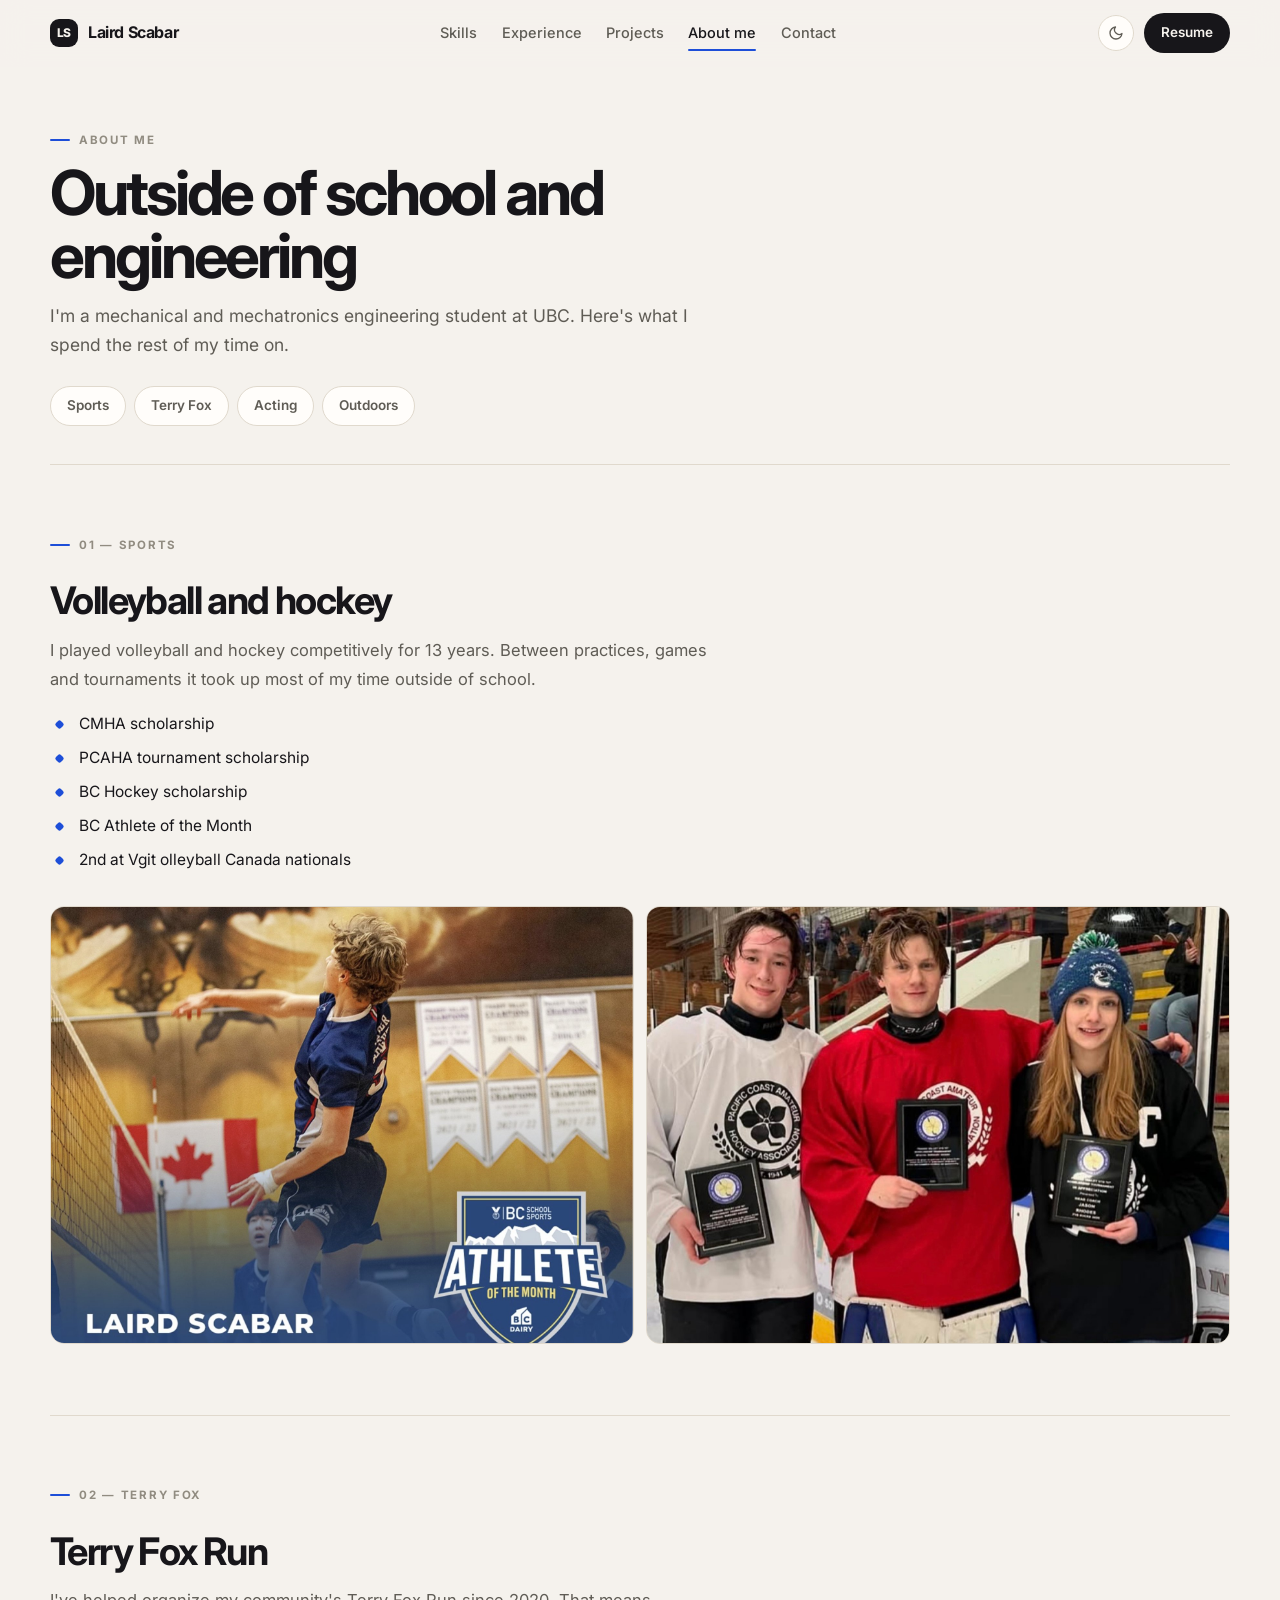
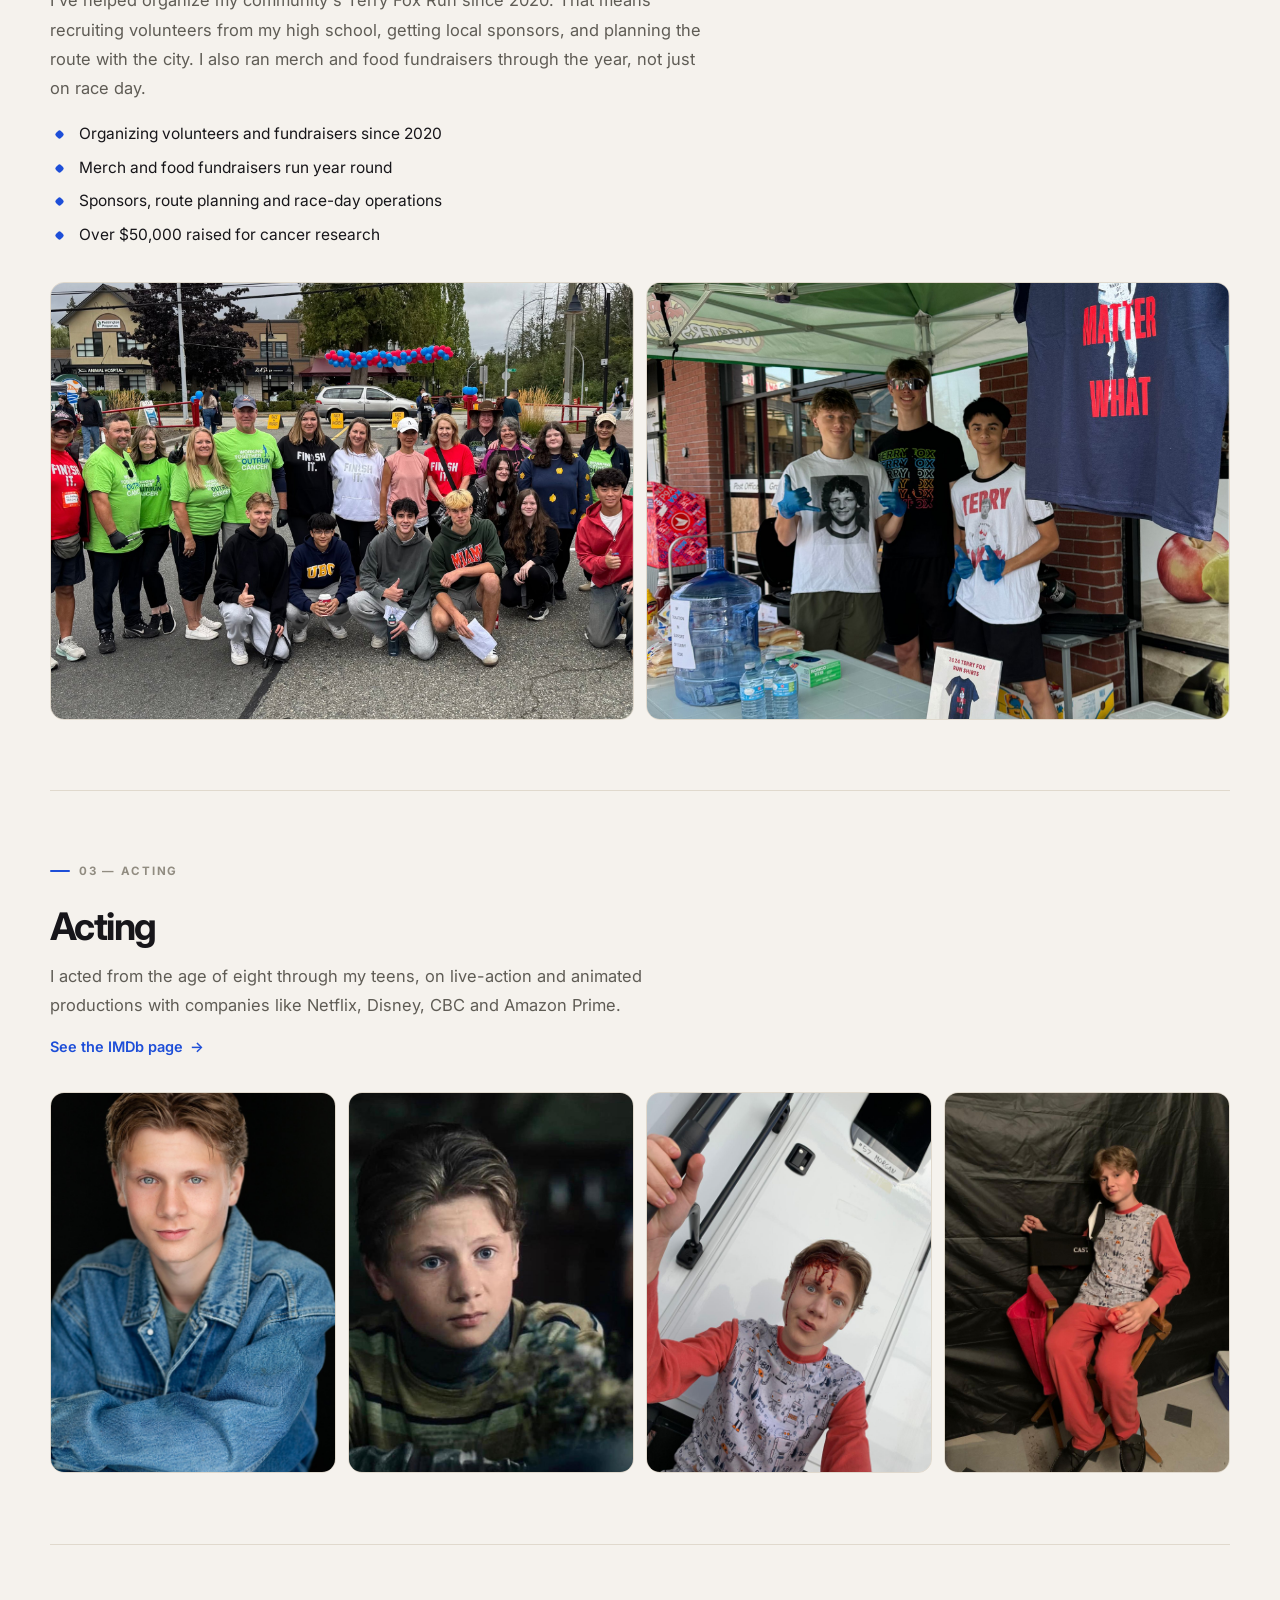
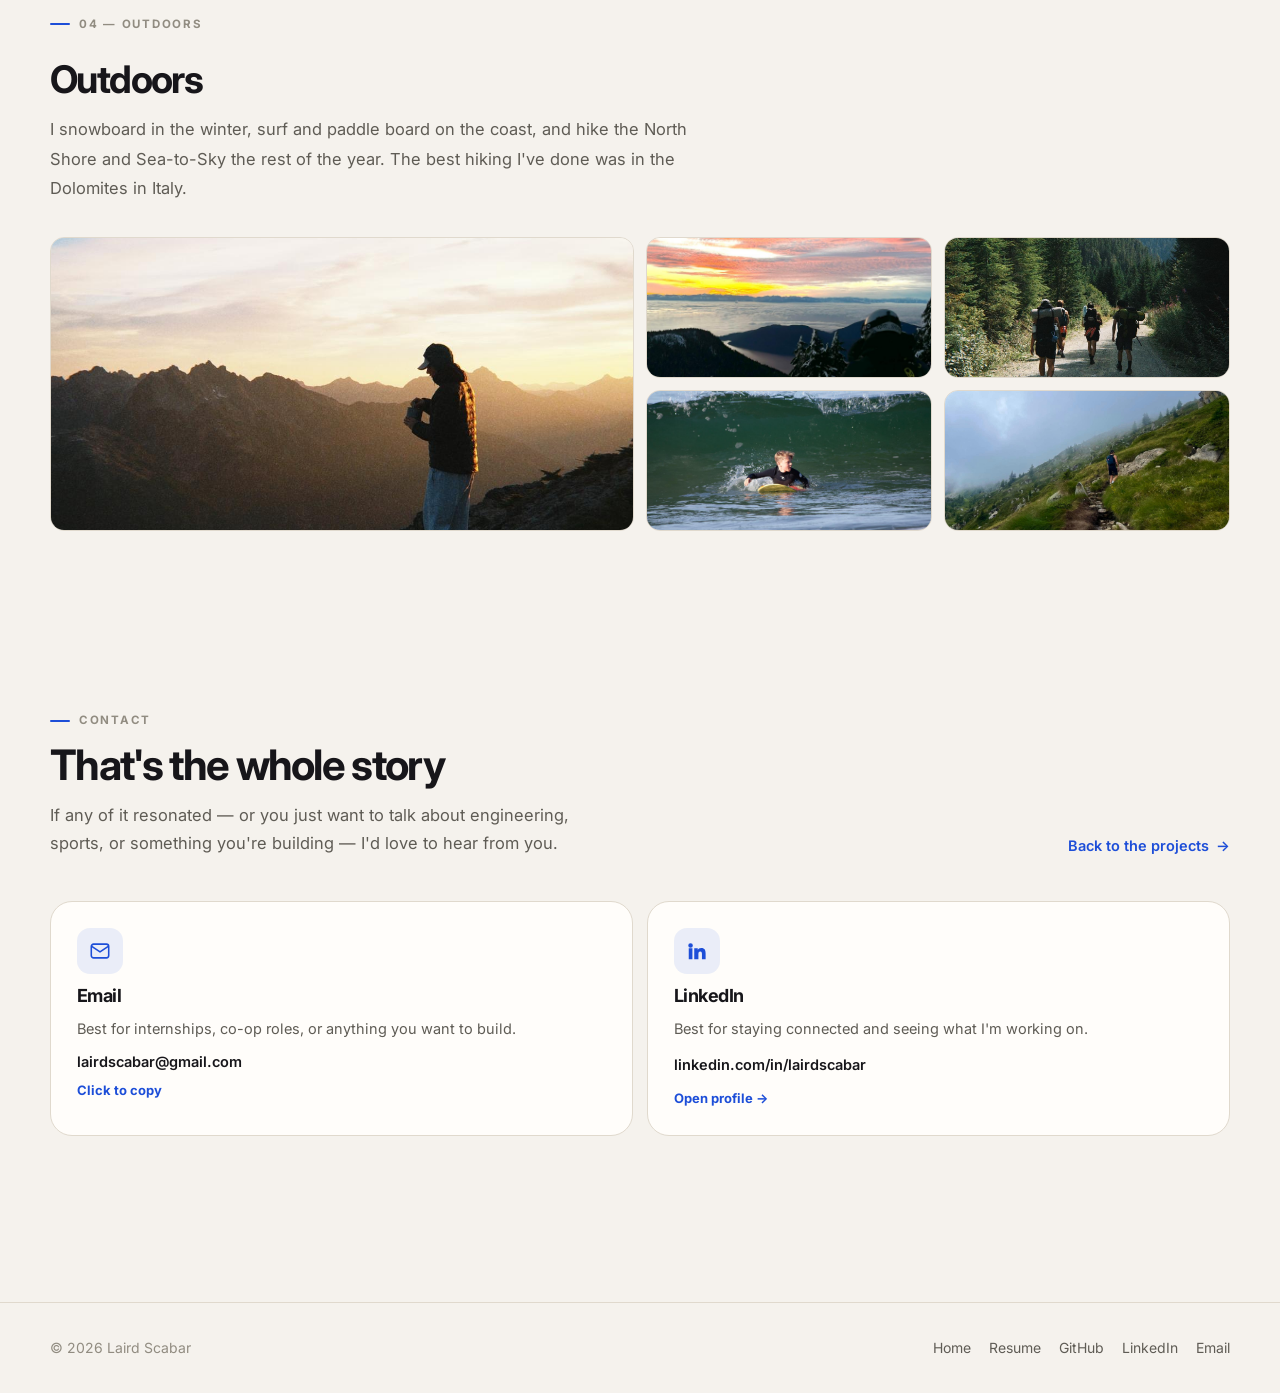
==== about.html @ 23cb7752 "photo and text changes" ====
<!doctype html>
<html lang="en">
  <head>
    <meta charset="UTF-8" />
    <meta name="viewport" content="width=device-width, initial-scale=1.0" />
    <title>About me — Laird Scabar</title>
    <meta
      name="description"
      content="Sport, the Terry Fox Run, small businesses, ten years on film sets, travelling, and the outdoors — the longer version of Laird Scabar."
    />
    <link rel="stylesheet" href="format1.css" />
    <link rel="preconnect" href="https://fonts.googleapis.com" />
    <link rel="preconnect" href="https://fonts.gstatic.com" crossorigin />
    <link
      href="https://fonts.googleapis.com/css2?family=Inter:wght@400;500;600;700;800&display=swap"
      rel="stylesheet"
    />
    <script>
      document.documentElement.classList.add("js");
      if (localStorage.getItem("theme") === "dark") {
        document.documentElement.classList.add("pre-dark");
      }
    </script>
  </head>
  <body>
    <header class="topbar" id="topbar">
      <div class="shell topbar-inner">
        <a class="brand" href="index.html">
          <span class="brand-mark">LS</span>
          Laird Scabar
        </a>

        <button class="icon-btn nav-toggle" id="nav-toggle" type="button" aria-label="Toggle navigation" aria-expanded="false">
          <svg viewBox="0 0 24 24" fill="none" stroke="currentColor" stroke-width="2" stroke-linecap="round">
            <line x1="4" y1="7" x2="20" y2="7" /><line x1="4" y1="12" x2="20" y2="12" /><line x1="4" y1="17" x2="20" y2="17" />
          </svg>
        </button>

        <nav class="topnav" id="topnav">
          <a href="index.html#skills">Skills</a>
          <a href="index.html#experience">Experience</a>
          <a href="index.html#projects">Projects</a>
          <a href="about.html" aria-current="page">About me</a>
          <a href="index.html#contact">Contact</a>
        </nav>

        <div class="topbar-actions">
          <button class="icon-btn theme-toggle" id="theme-toggle" type="button" aria-label="Toggle dark mode">
            <svg class="moon" viewBox="0 0 24 24" fill="none" stroke="currentColor" stroke-width="2" stroke-linecap="round" stroke-linejoin="round">
              <path d="M21 12.79A9 9 0 1 1 11.21 3 7 7 0 0 0 21 12.79z" />
            </svg>
            <svg class="sun" viewBox="0 0 24 24" fill="none" stroke="currentColor" stroke-width="2" stroke-linecap="round" stroke-linejoin="round">
              <circle cx="12" cy="12" r="4.5" />
              <path d="M12 2v2M12 20v2M4.9 4.9l1.4 1.4M17.7 17.7l1.4 1.4M2 12h2M20 12h2M4.9 19.1l1.4-1.4M17.7 6.3l1.4-1.4" />
            </svg>
          </button>
          <a class="btn btn--sm" href="assets/LairdsResume.pdf" target="_blank" rel="noopener noreferrer">Resume</a>
        </div>
      </div>
    </header>

    <main class="shell">
      <section class="page-head reveal">
        <span class="eyebrow">About me</span>
        <h1>Outside of school and engineering</h1>
        <p class="section-lede">
          I'm a mechanical and mechatronics engineering student at UBC. Here's
          what I spend the rest of my time on.
        </p>

        <nav class="chapter-nav">
          <a href="#sports">Sports</a>
          <a href="#terryfox">Terry Fox</a>
          <a href="#acting">Acting</a>
          <a href="#outdoors">Outdoors</a>
        </nav>
      </section>

      <!-- ===================== SPORTS ===================== -->
      <section class="life reveal" id="sports">
        <div class="life-head">
          <span class="eyebrow">01 — Sports</span>
          <h2>Volleyball and hockey</h2>
          <p>
            I played volleyball and hockey competitively for 13 years.
            Between practices, games and tournaments it took up most of my time
            outside of school.
          </p>
          <ul class="life-points">
            <li>CMHA scholarship</li>
            <li>PCAHA tournament scholarship</li>
            <li>BC Hockey scholarship</li>
            <li>BC Athlete of the Month</li>
            <li>2nd at Vgit olleyball Canada nationals</li>
          </ul>
        </div>

        <div class="mosaic mosaic--2" data-gallery="sports">
          <div class="photo">
            <img src="assets/sport1-web.jpg" alt="BC School Sports Athlete of the Month, October 2024" loading="lazy" />
          </div>
          <div class="photo">
            <img class="crop-top" src="assets/sport2-web.jpg" alt="PCAHA scholarship award presentation on the ice" loading="lazy" />
          </div>
        </div>
      </section>

      <section class="life reveal" id="terryfox">
        <div class="life-head">
          <span class="eyebrow">02 — Terry Fox</span>
          <h2>Terry Fox Run</h2>
          <p>
            I've helped organize my community's Terry Fox Run since 2020. That
            means recruiting volunteers from my high school, getting local
            sponsors, and planning the route with the city. I also ran merch and
            food fundraisers through the year, not just on race day.
          </p>
          <ul class="life-points">
            <li>Organizing volunteers and fundraisers since 2020</li>
            <li>Merch and food fundraisers run year round</li>
            <li>Sponsors, route planning and race-day operations</li>
            <li>Over $50,000 raised for cancer research</li>
          </ul>
        </div>

        <div class="mosaic mosaic--2" data-gallery="terryfox">
          <div class="photo">
            <img src="assets/terryfox2-web.jpg" alt="The Terry Fox Run volunteer team on race day" loading="lazy" />
          </div>
          <div class="photo">
            <img src="assets/terryfox1-web.jpg" alt="Terry Fox merch and food fundraising booth" loading="lazy" />
          </div>
        </div>
      </section>

      <section class="life reveal" id="acting">
        <div class="life-head">
          <span class="eyebrow">03 — Acting</span>
          <h2>Acting</h2>
          <p>
            I acted from the age of eight through my teens, on live-action and
            animated productions with companies like Netflix, Disney, CBC and
            Amazon Prime.
          </p>
          <a class="text-link" href="https://www.imdb.com/name/nm9478122/" target="_blank" rel="noopener noreferrer">
            See the IMDb page <span class="arrow">→</span>
          </a>
        </div>

        <div class="mosaic mosaic--4" data-gallery="acting">
          <div class="photo">
            <img src="assets/acting4-web.jpg" alt="Acting headshot" loading="lazy" />
          </div>
          <div class="photo">
            <img src="assets/acting3.jpeg" alt="A still from a production" loading="lazy" />
          </div>
          <div class="photo">
            <img src="assets/acting1.jpeg" alt="On set in special-effects makeup" loading="lazy" />
          </div>
          <div class="photo">
            <img src="assets/acting2.jpeg" alt="Waiting in a cast chair between takes" loading="lazy" />
          </div>
        </div>
      </section>

      <section class="life reveal" id="outdoors">
        <div class="life-head">
          <span class="eyebrow">04 — Outdoors</span>
          <h2>Outdoors</h2>
          <p>
            I snowboard in the winter, surf and paddle board on the coast, and
            hike the North Shore and Sea-to-Sky the rest of the year. The best
            hiking I've done was in the Dolomites in Italy.
          </p>
        </div>

        <div class="mosaic" data-gallery="outdoors">
          <div class="photo p-big">
            <img src="assets/hiking1.jpeg" alt="Hiking in the BC mountains" loading="lazy" />
          </div>
          <div class="photo">
            <img src="assets/snowboarding.jpeg" alt="Snowboarding at sunset above the clouds" loading="lazy" />
          </div>
          <div class="photo">
            <img src="assets/hiking2.jpeg" alt="Hiking a forest service road with packs" loading="lazy" />
          </div>
          <div class="photo">
            <img src="assets/surfing1.jpeg" alt="Surfing" loading="lazy" />
          </div>
          <div class="photo">
            <img src="assets/italy.jpeg" alt="Hiking a misty alpine trail in the Dolomites" loading="lazy" />
          </div>
        </div>
      </section>


      <section class="section" id="contact">
        <div class="section-head reveal">
          <div>
            <span class="eyebrow">Contact</span>
            <h2 class="section-title">That's the whole story</h2>
            <p class="section-lede">
              If any of it resonated — or you just want to talk about
              engineering, sports, or something you're building — I'd love to
              hear from you.
            </p>
          </div>
          <a class="text-link" href="index.html#projects">Back to the projects <span class="arrow">→</span></a>
        </div>

        <div class="contact-grid reveal">
          <button class="contact-method" type="button" id="copy-email" data-email="lairdscabar@gmail.com">
            <span class="contact-method-icon">
              <svg viewBox="0 0 24 24" fill="none" stroke="currentColor" stroke-width="1.7" stroke-linecap="round" stroke-linejoin="round">
                <rect x="2.5" y="4.5" width="19" height="15" rx="2.5" /><path d="m3 7 9 6 9-6" />
              </svg>
            </span>
            <h3>Email</h3>
            <p>Best for internships, co-op roles, or anything you want to build.</p>
            <span class="contact-method-detail">lairdscabar@gmail.com</span>
            <span class="contact-method-action" id="copy-state">Click to copy</span>
          </button>

          <a class="contact-method" href="https://linkedin.com/in/lairdscabar" target="_blank" rel="noopener noreferrer">
            <span class="contact-method-icon">
              <svg viewBox="0 0 24 24" fill="currentColor"><path d="M4.98 3.5a2.5 2.5 0 1 1 0 5 2.5 2.5 0 0 1 0-5zM3 9h4v12H3zM9 9h3.8v1.7h.05c.53-1 1.83-2.05 3.77-2.05 4.03 0 4.78 2.65 4.78 6.1V21h-4v-5.4c0-1.29-.02-2.95-1.8-2.95-1.8 0-2.07 1.4-2.07 2.85V21H9z" /></svg>
            </span>
            <h3>LinkedIn</h3>
            <p>Best for staying connected and seeing what I'm working on.</p>
            <span class="contact-method-detail">linkedin.com/in/lairdscabar</span>
            <span class="contact-method-action">Open profile →</span>
          </a>
        </div>
      </section>
    </main>

    <footer class="site-footer">
      <div class="shell footer-inner">
        <span>© 2026 Laird Scabar</span>
        <nav class="footer-links">
          <a href="index.html">Home</a>
          <a href="assets/LairdsResume.pdf" target="_blank" rel="noopener noreferrer">Resume</a>
          <a href="https://github.com/lairdo7" target="_blank" rel="noopener noreferrer">GitHub</a>
          <a href="https://linkedin.com/in/lairdscabar" target="_blank" rel="noopener noreferrer">LinkedIn</a>
          <a href="mailto:lairdscabar@gmail.com">Email</a>
        </nav>
      </div>
    </footer>

    <div class="lightbox" id="lightbox" role="dialog" aria-modal="true" aria-label="Photo viewer">
      <button class="lightbox-close" type="button" data-lightbox-close aria-label="Close">&times;</button>
      <button class="lightbox-nav prev" type="button" data-lightbox-dir="-1" aria-label="Previous photo">←</button>
      <img id="lightbox-img" src="" alt="" />
      <button class="lightbox-nav next" type="button" data-lightbox-dir="1" aria-label="Next photo">→</button>
      <p class="lightbox-caption" id="lightbox-caption"></p>
    </div>

    <script src="script.js"></script>
  </body>
</html>
---- format1.css ----
/* ==========================================================================
   Laird Scabar — portfolio
   ========================================================================== */

:root {
    --bg: #f5f2ed;
    --surface: #fffdfa;
    --surface-2: #ebe6dd;
    --surface-3: #e2dbcf;
    --line: #e0d9cd;
    --line-strong: #cfc6b6;

    --text: #17161a;
    --muted: #5f5c55;
    --faint: #918c81;

    --accent: #1d4ed8;
    --accent-soft: rgba(29, 78, 216, 0.09);
    --accent-2: #0e8a7d;

    --radius-lg: 22px;
    --radius-md: 14px;
    --radius-sm: 10px;
    --radius-pill: 999px;

    --shadow-sm: 0 2px 10px rgba(30, 26, 18, 0.05);
    --shadow: 0 10px 28px rgba(30, 26, 18, 0.08);
    --shadow-lg: 0 24px 54px rgba(30, 26, 18, 0.16);

    --shell-w: min(1180px, 100% - 64px);
    --gap-section: clamp(64px, 8vw, 112px);
    --topbar-h: 66px;

    color-scheme: light;
}

html.pre-dark body,
body.dark-mode {
    --bg: #121214;
    --surface: #1a1a1e;
    --surface-2: #212126;
    --surface-3: #2a2a30;
    --line: #2c2c33;
    --line-strong: #3d3d45;

    --text: #f2f1ee;
    --muted: #a8a6a0;
    --faint: #77746e;

    --accent: #7dafff;
    --accent-soft: rgba(125, 175, 255, 0.13);
    --accent-2: #35c9b8;

    --shadow-sm: 0 2px 10px rgba(0, 0, 0, 0.4);
    --shadow: 0 10px 28px rgba(0, 0, 0, 0.5);
    --shadow-lg: 0 24px 54px rgba(0, 0, 0, 0.6);

    color-scheme: dark;
}

* {
    margin: 0;
    padding: 0;
    box-sizing: border-box;
}

html {
    scroll-behavior: smooth;
    scroll-padding-top: calc(var(--topbar-h) + 24px);
}

body {
    font-family: 'Inter', -apple-system, BlinkMacSystemFont, 'Segoe UI', Roboto, sans-serif;
    background: var(--bg);
    color: var(--text);
    line-height: 1.6;
    -webkit-font-smoothing: antialiased;
    overflow-x: hidden;
}

img { max-width: 100%; }
a { color: inherit; text-decoration: none; }
ul, ol { list-style: none; }

h1, h2, h3, h4 {
    font-weight: 700;
    letter-spacing: -0.035em;
    line-height: 1.1;
}

::selection {
    background: var(--accent);
    color: #fff;
}

.shell {
    width: var(--shell-w);
    margin-inline: auto;
}

/* ==========================================================================
   Top bar
   ========================================================================== */

.topbar {
    position: sticky;
    top: 0;
    z-index: 400;
    background: color-mix(in srgb, var(--bg) 86%, transparent);
    backdrop-filter: blur(14px);
    -webkit-backdrop-filter: blur(14px);
    border-bottom: 1px solid transparent;
    transition: border-color 0.2s ease;
}

.topbar.is-stuck {
    border-bottom-color: var(--line);
}

.topbar-inner {
    min-height: var(--topbar-h);
    display: flex;
    align-items: center;
    gap: 20px;
}

.brand {
    display: inline-flex;
    align-items: center;
    gap: 10px;
    font-size: 16px;
    font-weight: 700;
    letter-spacing: -0.025em;
    white-space: nowrap;
}

.brand-mark {
    width: 28px;
    height: 28px;
    display: grid;
    place-items: center;
    border-radius: 9px;
    background: var(--text);
    color: var(--bg);
    font-size: 12px;
    font-weight: 800;
    letter-spacing: -0.04em;
}

.topnav {
    display: flex;
    align-items: center;
    gap: clamp(14px, 1.9vw, 28px);
    margin-inline: auto;
}

.topnav a {
    position: relative;
    color: var(--muted);
    font-size: 14.5px;
    font-weight: 500;
    padding: 3px 0;
    transition: color 0.18s ease;
}

.topnav a::after {
    content: "";
    position: absolute;
    left: 0;
    right: 0;
    bottom: -3px;
    height: 2px;
    border-radius: 2px;
    background: var(--accent);
    transform: scaleX(0);
    transform-origin: left;
    transition: transform 0.22s ease;
}

.topnav a:hover,
.topnav a.is-active,
.topnav a[aria-current="page"] {
    color: var(--text);
}

.topnav a:hover::after,
.topnav a.is-active::after,
.topnav a[aria-current="page"]::after {
    transform: scaleX(1);
}

.topbar-actions {
    display: flex;
    align-items: center;
    gap: 10px;
}

.icon-btn {
    width: 36px;
    height: 36px;
    display: grid;
    place-items: center;
    border-radius: var(--radius-pill);
    border: 1px solid var(--line);
    background: var(--surface);
    color: var(--muted);
    cursor: pointer;
    transition: color 0.18s ease, border-color 0.18s ease;
}

.icon-btn:hover {
    color: var(--text);
    border-color: var(--line-strong);
}

.icon-btn svg { width: 16px; height: 16px; }

.theme-toggle .sun { display: none; }
body.dark-mode .theme-toggle .sun { display: block; }
body.dark-mode .theme-toggle .moon { display: none; }

.nav-toggle { display: none; }

/* ==========================================================================
   Buttons
   ========================================================================== */

.btn {
    display: inline-flex;
    align-items: center;
    gap: 8px;
    padding: 11px 22px;
    border-radius: var(--radius-pill);
    border: 1px solid transparent;
    background: var(--text);
    color: var(--bg);
    font-family: inherit;
    font-size: 14.5px;
    font-weight: 600;
    cursor: pointer;
    white-space: nowrap;
    transition: transform 0.18s ease, box-shadow 0.18s ease;
}

.btn:hover {
    transform: translateY(-2px);
    box-shadow: var(--shadow);
}

.btn--ghost {
    background: var(--surface);
    color: var(--text);
    border-color: var(--line-strong);
}

.btn--sm { padding: 8px 16px; font-size: 13.5px; }

.arrow { transition: transform 0.18s ease; }
.btn:hover .arrow, .text-link:hover .arrow { transform: translateX(3px); }

.text-link {
    display: inline-flex;
    align-items: center;
    gap: 7px;
    color: var(--accent);
    font-size: 14.5px;
    font-weight: 600;
}

.text-link:hover { text-decoration: underline; text-underline-offset: 3px; }

.inline-link {
    color: var(--text);
    text-decoration: underline;
    text-decoration-color: var(--line-strong);
    text-underline-offset: 3px;
}

.inline-link:hover { text-decoration-color: var(--accent); }

/* Organisation name with its logo sitting inline in a sentence. Deliberately
   normal inline flow, not inline-flex: a flex box baselines off its first item
   (the image's bottom edge), which lifts the whole thing above the line. Here
   the text keeps the paragraph baseline and only the mark is nudged. nowrap
   keeps the two from splitting across a line break. */
.inline-org {
    white-space: nowrap;
    color: var(--text);
    font-weight: 600;
    text-decoration: none;
}

.inline-org img {
    width: 1.15em;
    height: 1.15em;
    margin-right: 6px;
    border-radius: 4px;
    object-fit: contain;
    vertical-align: -0.3em;
}

/* Underline the word only — an underline running under the logo looks broken. */
.inline-org span {
    text-decoration: underline;
    text-decoration-color: var(--line-strong);
    text-underline-offset: 3px;
}

.inline-org:hover span { text-decoration-color: var(--accent); }

/* ==========================================================================
   Sections
   ========================================================================== */

.section {
    padding-block: var(--gap-section);
}

.section + .section { padding-top: 0; }

.section-head {
    display: flex;
    align-items: flex-end;
    justify-content: space-between;
    gap: 22px;
    flex-wrap: wrap;
    margin-bottom: clamp(26px, 3.4vw, 44px);
}

.eyebrow {
    display: inline-flex;
    align-items: center;
    gap: 9px;
    font-size: 11.5px;
    font-weight: 700;
    letter-spacing: 0.15em;
    text-transform: uppercase;
    color: var(--faint);
    margin-bottom: 12px;
}

.eyebrow::before {
    content: "";
    width: 20px;
    height: 2px;
    border-radius: 2px;
    background: var(--accent);
}

.section-title {
    font-size: clamp(28px, 3.4vw, 42px);
    letter-spacing: -0.04em;
}

.section-lede {
    margin-top: 13px;
    max-width: 56ch;
    color: var(--muted);
    font-size: 16.5px;
    line-height: 1.7;
}

/* ==========================================================================
   Hero
   ========================================================================== */

.hero {
    display: grid;
    grid-template-columns: minmax(0, 1.15fr) minmax(0, 0.85fr);
    gap: clamp(32px, 5vw, 72px);
    align-items: center;
    padding-block: clamp(44px, 6.5vw, 88px);
}

.hero-location {
    display: inline-flex;
    align-items: center;
    gap: 9px;
    width: fit-content;
    padding: 6px 15px 6px 11px;
    border-radius: var(--radius-pill);
    border: 1px solid var(--line);
    background: var(--surface);
    color: var(--muted);
    font-size: 13px;
    font-weight: 600;
    margin-bottom: 22px;
}

.hero-location .dot {
    width: 7px;
    height: 7px;
    border-radius: 50%;
    background: var(--accent-2);
    box-shadow: 0 0 0 3px color-mix(in srgb, var(--accent-2) 22%, transparent);
}

.hero h1 {
    font-size: clamp(40px, 5.6vw, 66px);
    letter-spacing: -0.05em;
    line-height: 1.02;
    margin-bottom: 22px;
    min-height: 1.05em;
}

.hero-intro {
    max-width: 48ch;
    color: var(--muted);
    font-size: 17px;
    line-height: 1.75;
}

.hero-intro strong { color: var(--text); font-weight: 600; }
.hero-intro + .hero-intro { margin-top: 14px; }

.hero-actions {
    display: flex;
    gap: 12px;
    flex-wrap: wrap;
    margin-top: 30px;
}

/* Hero photo collage — a tall portrait plus three supporting shots, arranged
   so no two neighbouring tiles share an edge length. */
.hero-collage {
    display: grid;
    grid-template-columns: 1.15fr 1fr;
    grid-template-rows: repeat(5, 1fr);
    gap: 12px;
    aspect-ratio: 1 / 1.04;
}

.hero-collage .photo:nth-child(1) { grid-column: 1; grid-row: 1 / 4; }
.hero-collage .photo:nth-child(2) { grid-column: 2; grid-row: 1 / 3; }
.hero-collage .photo:nth-child(3) { grid-column: 2; grid-row: 3 / 6; }
.hero-collage .photo:nth-child(4) { grid-column: 1; grid-row: 4 / 6; }

/* facts bar under the hero */
.facts-bar {
    display: flex;
    flex-wrap: wrap;
    gap: 10px 34px;
    padding: 18px 24px;
    border-radius: var(--radius-md);
    border: 1px solid var(--line);
    background: var(--surface);
}

.facts-bar div {
    display: grid;
    gap: 2px;
}

.facts-bar dt {
    color: var(--faint);
    font-size: 11.5px;
    font-weight: 700;
    letter-spacing: 0.12em;
    text-transform: uppercase;
}

.facts-bar dd {
    font-size: 15px;
    font-weight: 600;
    letter-spacing: -0.02em;
}

/* ==========================================================================
   Currently working on
   ========================================================================== */

.wip {
    display: grid;
    grid-template-columns: minmax(0, 1fr) minmax(0, 1.05fr);
    gap: clamp(26px, 4vw, 52px);
    align-items: center;
    padding: clamp(24px, 3vw, 38px);
    border-radius: var(--radius-lg);
    border: 1px solid var(--line);
    background:
        radial-gradient(120% 140% at 100% 0%, var(--accent-soft), transparent 58%),
        var(--surface);
}

.wip-copy { display: grid; gap: 15px; align-content: start; }

.wip-status {
    display: inline-flex;
    align-items: center;
    gap: 9px;
    width: fit-content;
    padding: 6px 15px 6px 12px;
    border-radius: var(--radius-pill);
    border: 1px solid var(--line);
    background: var(--surface);
    color: var(--muted);
    font-size: 12px;
    font-weight: 700;
    letter-spacing: 0.1em;
    text-transform: uppercase;
}

.pulse {
    position: relative;
    width: 8px;
    height: 8px;
    border-radius: 50%;
    background: var(--accent-2);
    flex: 0 0 8px;
}

.pulse::after {
    content: "";
    position: absolute;
    inset: -4px;
    border-radius: 50%;
    border: 2px solid var(--accent-2);
    animation: pulse-ring 2s ease-out infinite;
}

@keyframes pulse-ring {
    0% { transform: scale(0.6); opacity: 0.9; }
    100% { transform: scale(1.5); opacity: 0; }
}

.wip h2 {
    font-size: clamp(25px, 3vw, 36px);
    letter-spacing: -0.045em;
    line-height: 1.08;
}

.wip p {
    max-width: 46ch;
    color: var(--muted);
    font-size: 16.5px;
    line-height: 1.72;
}

.wip p strong { color: var(--text); font-weight: 600; }

.wip-points { display: grid; gap: 9px; }

/* Padding + absolute marker, NOT grid. A grid <li> blockifies every inline
   child into its own grid item, so any <strong> inside the text gets thrown
   into the 18px marker column and stacks one word per line. */
.wip-points li {
    position: relative;
    padding-left: 29px;
    color: var(--muted);
    font-size: 15.5px;
    line-height: 1.6;
}

.wip-points li::before {
    content: "";
    position: absolute;
    left: 6px;
    top: 8px;
    width: 7px;
    height: 7px;
    border-radius: 2px;
    background: var(--accent-2);
    transform: rotate(45deg);
}

.wip-media { display: grid; gap: 12px; }

.wip-media .carousel-track { background: #14141a; }

.wip-media .carousel-slide {
    aspect-ratio: 4 / 3;
    max-height: none;
    object-fit: cover;
    background: #14141a;
}

/* ==========================================================================
   Skills — logo carousel + certifications
   ========================================================================== */

.skills-layout {
    display: grid;
    gap: clamp(24px, 3vw, 36px);
}

.logos-head {
    display: flex;
    align-items: center;
    justify-content: space-between;
    gap: 16px;
}

.logos-nav {
    display: flex;
    gap: 10px;
}

.logos-arrow {
    width: 44px;
    height: 44px;
    border: 1px solid var(--line);
    border-radius: var(--radius-pill);
    background: var(--surface);
    color: var(--text);
    display: grid;
    place-items: center;
    cursor: pointer;
    transition: background 0.16s ease, transform 0.16s ease;
}

.logos-arrow:hover {
    background: var(--surface-2);
    transform: translateY(-1px);
}

.logos-arrow svg { width: 20px; height: 20px; }

.logos-wrap {
    position: relative;
    overflow: hidden;
}

.logos-wrap::before,
.logos-wrap::after {
    content: "";
    position: absolute;
    top: 0;
    bottom: 0;
    width: clamp(24px, 4vw, 60px);
    pointer-events: none;
    z-index: 2;
}

.logos-wrap::before {
    left: 0;
    background: linear-gradient(to right, var(--bg), transparent);
}

.logos-wrap::after {
    right: 0;
    background: linear-gradient(to left, var(--bg), transparent);
}

/* Native horizontal scroll: JS drives the drift, arrows and touch dragging
   both act on the same scrollLeft. */
.logos-carousel {
    overflow-x: auto;
    overflow-y: hidden;
    scrollbar-width: none;
    -ms-overflow-style: none;
    cursor: grab;
    overscroll-behavior-x: contain;
}

.logos-carousel::-webkit-scrollbar { display: none; }
.logos-carousel:active { cursor: grabbing; }

.logos-track {
    display: flex;
    width: max-content;
    align-items: stretch;
}

/* Two identical groups; each carries its own trailing gap so translating by
   exactly half the track lands on a seamless seam. */
.logos-group {
    display: flex;
    gap: 14px;
    padding-right: 14px;
}

.logo-card {
    flex: 0 0 176px;
    display: grid;
    justify-items: center;
    gap: 13px;
    padding: 18px 16px 18px;
    border-radius: var(--radius-md);
    border: 1px solid var(--line);
    background: var(--surface);
    transition: transform 0.18s ease, border-color 0.18s ease, box-shadow 0.18s ease;
}

.logo-card:hover {
    transform: translateY(-3px);
    border-color: var(--accent);
    box-shadow: var(--shadow-sm);
}

/* A wide badge rather than a square one: real brand assets range from square
   icons (Python) to 8.75:1 wordmarks (SOLIDWORKS), and object-fit contain in a
   rectangle renders both at their natural proportions. */
.logo-badge {
    width: 100%;
    height: 62px;
    padding: 11px 14px;
    border-radius: 12px;
    display: grid;
    place-items: center;
    background: var(--badge-bg, var(--surface-2));
    color: var(--accent);
}

/* Explicit px cap, not a percentage: the badge row is auto-sized by its own
   content, so `max-height: 100%` has nothing definite to resolve against and
   square logos overflow to their full intrinsic width. */
.logo-badge img {
    max-width: 100%;
    max-height: 40px;
    width: auto;
    height: auto;
    object-fit: contain;
    display: block;
}

.logo-badge svg {
    width: 36px;
    height: 36px;
    display: block;
}

.logo-name {
    font-size: 15px;
    font-weight: 600;
    letter-spacing: -0.025em;
    text-align: center;
}

.logo-meta {
    color: var(--faint);
    font-size: 11.5px;
    font-weight: 600;
    letter-spacing: 0.09em;
    text-transform: uppercase;
    text-align: center;
}

/* certifications */
.certs {
    display: grid;
    grid-template-columns: repeat(auto-fit, minmax(260px, 1fr));
    gap: 14px;
}

.cert-card {
    display: grid;
    grid-template-columns: 86px minmax(0, 1fr);
    gap: 18px;
    align-items: center;
    padding: 20px 22px;
    border-radius: var(--radius-md);
    border: 1px solid var(--line);
    background: var(--surface);
}

.cert-card-mark {
    width: 86px;
    height: 86px;
    display: grid;
    place-items: center;
    overflow: hidden;
}

.cert-card-mark img {
    width: 100%;
    height: 100%;
    object-fit: contain;
}

.cert-card strong {
    display: block;
    font-size: 16px;
    font-weight: 700;
    letter-spacing: -0.025em;
}

.cert-card span {
    display: block;
    margin-top: 3px;
    color: var(--muted);
    font-size: 13.5px;
    line-height: 1.45;
}

.cert-link {
    display: inline-flex;
    align-items: center;
    gap: 6px;
    margin-top: 10px;
    padding: 7px 15px;
    border-radius: var(--radius-pill);
    border: 1px solid var(--line-strong);
    background: var(--surface);
    color: var(--text);
    font-size: 13px;
    font-weight: 600;
    white-space: nowrap;
    transition: border-color 0.18s ease, transform 0.18s ease;
}

.cert-link:hover {
    border-color: var(--accent);
    transform: translateY(-1px);
}

/* `.cert-card span` is a descendant selector that would otherwise blockify and
   re-colour the arrow glyph inside this button. */
.cert-link .arrow {
    display: inline;
    margin-top: 0;
    color: inherit;
    font-size: inherit;
}

.cert-link:hover .arrow { transform: translateX(3px); }

/* ==========================================================================
   Education — pulled out of the timeline so it reads at a glance
   ========================================================================== */

.edu-card {
    display: grid;
    grid-template-columns: auto minmax(0, 1fr);
    gap: clamp(18px, 2.4vw, 30px);
    align-items: center;
    margin-bottom: clamp(24px, 3vw, 36px);
    padding: clamp(20px, 2.4vw, 30px);
    border-radius: var(--radius-lg);
    border: 1px solid var(--line);
    background: var(--surface);
}

.edu-crest {
    width: clamp(60px, 7vw, 80px);
    height: clamp(60px, 7vw, 80px);
    display: grid;
    place-items: center;
    border-radius: 16px;
    background: var(--surface-2);
    overflow: hidden;
    transition: transform 0.2s ease;
}

.edu-crest:hover { transform: translateY(-2px); }

.edu-crest img {
    width: 76%;
    height: 76%;
    object-fit: contain;
}

.edu-body { display: grid; gap: 6px; }

.edu-label {
    display: inline-flex;
    align-items: center;
    gap: 9px;
    color: var(--faint);
    font-size: 11.5px;
    font-weight: 700;
    letter-spacing: 0.15em;
    text-transform: uppercase;
}

.edu-label::before {
    content: "";
    width: 18px;
    height: 2px;
    border-radius: 2px;
    background: var(--accent);
}

.edu-body h3 {
    font-size: clamp(20px, 2.3vw, 27px);
    font-weight: 700;
    letter-spacing: -0.035em;
    line-height: 1.15;
}

.edu-school {
    color: var(--text);
    font-size: clamp(15px, 1.1vw, 16.5px);
    font-weight: 600;
    letter-spacing: -0.015em;
}

.edu-school a { text-decoration: underline; text-decoration-color: var(--line-strong); text-underline-offset: 3px; }
.edu-school a:hover { text-decoration-color: var(--accent); }





/* ==========================================================================
   Experience — year timeline
   ========================================================================== */

.timeline {
    display: grid;
    gap: 0;
}

.timeline-row {
    display: grid;
    grid-template-columns: 132px 28px minmax(0, 1fr) auto;
    gap: 20px;
    align-items: start;
    padding: 26px 0;
    border-top: 1px solid var(--line);
}

.timeline-row:last-child { border-bottom: 1px solid var(--line); }

.timeline-when {
    color: var(--faint);
    font-size: 13.5px;
    font-weight: 600;
    letter-spacing: -0.01em;
    padding-top: 2px;
}

.timeline-rail {
    position: relative;
    align-self: stretch;
    display: grid;
    justify-items: center;
}

.timeline-rail::before {
    content: "";
    position: absolute;
    top: 26px;
    bottom: -26px;
    width: 1px;
    background: var(--line);
}

.timeline-row:last-child .timeline-rail::before { display: none; }

.timeline-dot {
    width: 11px;
    height: 11px;
    margin-top: 7px;
    border-radius: 50%;
    background: var(--surface);
    border: 2px solid var(--line-strong);
    z-index: 1;
}

.timeline-row.is-current .timeline-dot {
    background: var(--accent);
    border-color: var(--accent);
}

.timeline-body h3 {
    font-size: 18px;
    font-weight: 700;
    letter-spacing: -0.028em;
    line-height: 1.25;
}

.timeline-org {
    display: inline-flex;
    align-items: center;
    gap: 8px;
    margin-top: 5px;
    color: var(--muted);
    font-size: 14.5px;
    font-weight: 500;
}

.timeline-org img {
    width: 18px;
    height: 18px;
    border-radius: 4px;
    object-fit: contain;
}

.timeline-body p {
    margin-top: 9px;
    max-width: 62ch;
    color: var(--muted);
    font-size: 15px;
    line-height: 1.65;
}

.timeline-tag {
    padding: 5px 13px;
    border-radius: var(--radius-pill);
    border: 1px solid var(--line);
    background: var(--surface);
    color: var(--muted);
    font-size: 12.5px;
    font-weight: 600;
    white-space: nowrap;
}

/* ==========================================================================
   Projects — quiet cards
   ========================================================================== */

.project-grid {
    display: grid;
    grid-template-columns: repeat(auto-fit, minmax(300px, 1fr));
    gap: 16px;
}

.project-card {
    display: grid;
    grid-template-rows: auto 1fr;
    border-radius: var(--radius-lg);
    border: 1px solid var(--line);
    background: var(--surface);
    overflow: hidden;
    transition: transform 0.2s ease, border-color 0.2s ease, box-shadow 0.2s ease;
}

.project-card:hover {
    transform: translateY(-3px);
    border-color: var(--line-strong);
    box-shadow: var(--shadow);
}

.project-card-media {
    aspect-ratio: 16 / 10;
    overflow: hidden;
    background: var(--surface-2);
    border-bottom: 1px solid var(--line);
}

.project-card-media img {
    width: 100%;
    height: 100%;
    object-fit: cover;
    display: block;
    transition: transform 0.45s ease;
}

.project-card:hover .project-card-media img { transform: scale(1.04); }

.project-card-body {
    display: grid;
    gap: 11px;
    align-content: start;
    padding: 22px;
}

.project-card-kicker {
    display: flex;
    align-items: center;
    gap: 9px;
    color: var(--faint);
    font-size: 11.5px;
    font-weight: 700;
    letter-spacing: 0.13em;
    text-transform: uppercase;
}

.project-card h3 {
    font-size: 20px;
    font-weight: 700;
    letter-spacing: -0.03em;
    line-height: 1.2;
}

.project-card p {
    color: var(--muted);
    font-size: 15px;
    line-height: 1.6;
}

.project-card-tags {
    display: flex;
    flex-wrap: wrap;
    gap: 6px;
}

.project-card-tags span {
    padding: 4px 11px;
    border-radius: var(--radius-pill);
    background: var(--surface-2);
    color: var(--muted);
    font-size: 12px;
    font-weight: 600;
}

.project-card-cta {
    display: inline-flex;
    align-items: center;
    gap: 7px;
    margin-top: 3px;
    color: var(--accent);
    font-size: 14px;
    font-weight: 700;
}

.project-card:hover .project-card-cta .arrow { transform: translateX(4px); }

/* ==========================================================================
   Project detail pages
   ========================================================================== */

.back-link {
    display: inline-flex;
    align-items: center;
    gap: 8px;
    margin-bottom: 22px;
    color: var(--muted);
    font-size: 14px;
    font-weight: 600;
}

.back-link:hover { color: var(--text); }

.proj-hero {
    padding-top: clamp(28px, 4vw, 48px);
    padding-bottom: clamp(24px, 3vw, 36px);
}

.proj-hero h1 {
    font-size: clamp(34px, 4.6vw, 56px);
    letter-spacing: -0.048em;
    line-height: 1.03;
    max-width: 18ch;
}

.proj-hero .section-lede { font-size: 17.5px; }

.proj-meta {
    display: flex;
    flex-wrap: wrap;
    gap: 10px 30px;
    margin-top: 26px;
    padding-top: 22px;
    border-top: 1px solid var(--line);
}

.proj-meta div { display: grid; gap: 3px; }

.proj-meta dt {
    color: var(--faint);
    font-size: 11.5px;
    font-weight: 700;
    letter-spacing: 0.12em;
    text-transform: uppercase;
}

.proj-meta dd {
    font-size: 15px;
    font-weight: 600;
    letter-spacing: -0.02em;
}

.proj-layout {
    display: grid;
    grid-template-columns: minmax(0, 1fr) minmax(0, 300px);
    gap: clamp(28px, 4vw, 56px);
    align-items: start;
    padding-bottom: var(--gap-section);
}

.proj-aside {
    position: sticky;
    top: calc(var(--topbar-h) + 24px);
    display: grid;
    gap: 14px;
    padding: 22px;
    border-radius: var(--radius-lg);
    border: 1px solid var(--line);
    background: var(--surface);
}

.proj-aside h2 {
    font-size: 12px;
    font-weight: 700;
    letter-spacing: 0.13em;
    text-transform: uppercase;
    color: var(--faint);
}

.proj-aside-row { display: grid; gap: 4px; }

.proj-aside-row dt {
    color: var(--faint);
    font-size: 12.5px;
    font-weight: 600;
}

.proj-aside-row dd {
    font-size: 15px;
    font-weight: 600;
    letter-spacing: -0.02em;
    line-height: 1.4;
}

.proj-aside .tag-row {
    display: flex;
    flex-wrap: wrap;
    gap: 6px;
}

.proj-aside .tag-row span {
    padding: 4px 11px;
    border-radius: var(--radius-pill);
    background: var(--surface-2);
    color: var(--muted);
    font-size: 12px;
    font-weight: 600;
}

/* ==========================================================================
   Deep dive toggle
   ========================================================================== */

.desc-block { display: grid; gap: 26px; }

.section-kicker {
    color: var(--faint);
    font-size: 12px;
    font-weight: 700;
    letter-spacing: 0.13em;
    text-transform: uppercase;
}

.mode-panel {
    display: flex;
    align-items: center;
    justify-content: space-between;
    gap: 18px;
    flex-wrap: wrap;
    padding: 18px 22px;
    border: 1px solid var(--line);
    border-radius: var(--radius-lg);
    background: var(--surface);
    scroll-margin-top: calc(var(--topbar-h) + 20px);
}

.mode-copy { display: grid; gap: 4px; }

.mode-copy strong {
    font-size: 18px;
    font-weight: 700;
    letter-spacing: -0.028em;
    line-height: 1.2;
}

.mode-copy span {
    color: var(--muted);
    font-size: 14.5px;
    font-weight: 500;
}

.deep-toggle {
    flex: 0 0 auto;
    display: inline-flex;
    align-items: center;
    gap: 13px;
    padding: 0;
    border: 0;
    background: none;
    color: inherit;
    font-family: inherit;
    font-size: 13.5px;
    font-weight: 700;
    cursor: pointer;
}

.toggle-track {
    position: relative;
    width: 66px;
    height: 36px;
    border-radius: var(--radius-pill);
    border: 1px solid var(--line-strong);
    background: var(--surface-2);
    box-shadow: inset 0 1px 2px rgba(0, 0, 0, 0.08);
    transition: background 0.28s ease, border-color 0.28s ease;
}

.toggle-thumb {
    position: absolute;
    left: 3px;
    top: 3px;
    width: 28px;
    height: 28px;
    border-radius: var(--radius-pill);
    background: var(--surface);
    box-shadow: 0 4px 12px rgba(0, 0, 0, 0.2);
    transition: transform 0.42s cubic-bezier(0.22, 1, 0.36, 1);
}

.deep-toggle[aria-pressed="true"] .toggle-track {
    background: var(--accent);
    border-color: var(--accent);
}

.deep-toggle[aria-pressed="true"] .toggle-thumb {
    transform: translateX(30px);
}

/* quick explanation — collapses away when the deep dive opens */
.simple-section {
    display: grid;
    grid-template-columns: minmax(0, 1fr) minmax(0, 0.85fr);
    gap: clamp(24px, 3.5vw, 48px);
    align-items: center;
    max-height: 1400px;
    overflow: hidden;
    transition: max-height 0.7s cubic-bezier(0.22, 1, 0.36, 1),
                opacity 0.34s ease,
                transform 0.42s cubic-bezier(0.22, 1, 0.36, 1);
}

.simple-section.is-collapsed {
    max-height: 0;
    opacity: 0;
    transform: scale(0.99);
    pointer-events: none;
}

/* Pages without a deep dive never collapse this, so drop the clamp that only
   exists to animate the collapse — otherwise long copy would silently clip. */
.simple-section.is-static {
    max-height: none;
    overflow: visible;
}

.simple-copy { display: grid; gap: 16px; align-content: start; }

.simple-copy h2 {
    font-size: clamp(26px, 3vw, 36px);
    letter-spacing: -0.045em;
    line-height: 1.05;
}

.simple-bullets { display: grid; gap: 12px; }

.simple-bullets li {
    position: relative;
    padding-left: 29px;
    color: var(--muted);
    font-size: 16px;
    line-height: 1.65;
}

.simple-bullets li::before {
    content: "";
    position: absolute;
    left: 6px;
    top: 9px;
    width: 7px;
    height: 7px;
    border-radius: 2px;
    background: var(--accent);
    transform: rotate(45deg);
}

.simple-visual {
    overflow: hidden;
    border-radius: var(--radius-lg);
    border: 1px solid var(--line);
    background: var(--surface-2);
    aspect-ratio: 4 / 3;
}

.simple-visual img {
    width: 100%;
    height: 100%;
    object-fit: cover;
    display: block;
}

/* deep dive — hidden until the switch is flipped */
.deep-dive {
    max-height: 0;
    opacity: 0;
    overflow: hidden;
    filter: blur(8px);
    transform: scale(0.99);
    transform-origin: center top;
    pointer-events: none;
    transition: max-height 0.86s cubic-bezier(0.22, 1, 0.36, 1),
                opacity 0.5s ease 0.1s,
                filter 0.5s ease 0.1s,
                transform 0.6s cubic-bezier(0.22, 1, 0.36, 1) 0.1s;
}

.deep-dive.is-open {
    max-height: 9000px;
    opacity: 1;
    filter: none;
    transform: none;
    pointer-events: auto;
}

.dd-head { display: grid; gap: 12px; margin-bottom: clamp(24px, 3vw, 38px); }

.dd-head h2 {
    font-size: clamp(28px, 3.4vw, 42px);
    letter-spacing: -0.05em;
    line-height: 1;
}

.dd-timeline {
    position: relative;
    display: grid;
    gap: clamp(30px, 4vw, 52px);
}

.dd-line {
    position: absolute;
    left: 7px;
    top: 10px;
    bottom: 10px;
    width: 2px;
    border-radius: 2px;
    background: var(--line);
}

.dd-item { position: relative; padding-left: 42px; }

.dd-marker {
    position: absolute;
    left: 0;
    top: 6px;
    width: 16px;
    height: 16px;
    border-radius: 50%;
    background: var(--accent);
    box-shadow: 0 0 0 5px var(--bg);
}

.dd-content {
    display: grid;
    grid-template-columns: minmax(0, 1fr) minmax(0, 0.8fr);
    gap: clamp(20px, 3vw, 40px);
    align-items: start;
}

.dd-content.is-text-only { grid-template-columns: minmax(0, 1fr); }

.dd-copy { display: grid; gap: 13px; align-content: start; }

.dd-copy h3 {
    display: flex;
    align-items: baseline;
    gap: 11px;
    font-size: clamp(20px, 2.1vw, 26px);
    letter-spacing: -0.04em;
    line-height: 1.15;
}

.step-index { flex: 0 0 auto; color: var(--accent); letter-spacing: -0.06em; }

.dd-copy p {
    color: var(--muted);
    font-size: 16px;
    line-height: 1.75;
}

.dd-copy strong { color: var(--text); font-weight: 600; }

.dd-bullets { display: grid; gap: 10px; }

.dd-bullets li {
    position: relative;
    padding-left: 29px;
    color: var(--muted);
    font-size: 15.5px;
    line-height: 1.65;
}

.dd-bullets li::before {
    content: "";
    position: absolute;
    left: 6px;
    top: 9px;
    width: 7px;
    height: 7px;
    border-radius: 2px;
    background: var(--accent);
    transform: rotate(45deg);
}

.dd-media {
    overflow: hidden;
    border-radius: var(--radius-md);
    border: 1px solid var(--line);
    background: var(--surface-2);
    aspect-ratio: 4 / 3;
}

.dd-media img {
    width: 100%;
    height: 100%;
    object-fit: cover;
    display: block;
}

/* ==========================================================================
   Media carousel (project pages)
   ========================================================================== */

.carousel { display: grid; gap: 14px; }

.carousel-track {
    position: relative;
    border-radius: var(--radius-md);
    overflow: hidden;
    background: var(--surface-2);
    border: 1px solid var(--line);
}

.carousel-slide {
    width: 100%;
    height: auto;
    max-height: 480px;
    object-fit: cover;
    display: none;
}

.carousel-slide.active { display: block; }

.carousel-controls {
    display: flex;
    align-items: center;
    justify-content: center;
    gap: 16px;
}

.carousel-btn {
    width: 40px;
    height: 40px;
    border-radius: 50%;
    background: var(--surface);
    border: 1px solid var(--line);
    color: var(--text);
    font-size: 15px;
    cursor: pointer;
    display: grid;
    place-items: center;
    transition: background 0.18s ease, color 0.18s ease;
}

.carousel-btn:hover { background: var(--text); color: var(--bg); }

.slide-counter {
    color: var(--muted);
    font-size: 14px;
    font-variant-numeric: tabular-nums;
}

/* CAD viewer slide */
.cad-slide {
    position: relative;
    height: 460px;
    background: var(--surface-2);
}

.cad-viewer { position: absolute; inset: 0; cursor: grab; }
.cad-viewer:active { cursor: grabbing; }
.cad-viewer canvas { display: block; width: 100%; height: 100%; }

.cad-slide-label,
.cad-hint {
    position: absolute;
    padding: 6px 13px;
    border-radius: var(--radius-pill);
    background: var(--surface);
    border: 1px solid var(--line);
    color: var(--muted);
    font-size: 12px;
    font-weight: 600;
    pointer-events: none;
    z-index: 2;
}

.cad-slide-label { top: 14px; left: 14px; }

.cad-hint {
    bottom: 14px;
    left: 50%;
    transform: translateX(-50%);
    white-space: nowrap;
    transition: opacity 0.5s ease;
}

.cad-viewer.cad-touched .cad-hint { opacity: 0; }

.cad-viewer.cad-loading::after {
    content: "";
    position: absolute;
    top: 50%;
    left: 50%;
    width: 36px;
    height: 36px;
    margin: -18px 0 0 -18px;
    border: 3px solid var(--line);
    border-top-color: var(--accent);
    border-radius: 50%;
    animation: cad-spin 0.8s linear infinite;
}

@keyframes cad-spin { to { transform: rotate(360deg); } }

.cad-message {
    position: absolute;
    top: 50%;
    left: 50%;
    transform: translate(-50%, -50%);
    color: var(--faint);
    font-size: 14px;
}

/* ==========================================================================
   About page — life sections
   ========================================================================== */

.page-head {
    padding-top: clamp(32px, 4.5vw, 56px);
    padding-bottom: clamp(24px, 3vw, 40px);
}

.page-head h1 {
    font-size: clamp(38px, 5.2vw, 62px);
    letter-spacing: -0.05em;
    line-height: 1.02;
    max-width: 17ch;
}

.page-head .section-lede { font-size: 17.5px; max-width: 60ch; }

/* jump chips */
.chapter-nav {
    display: flex;
    flex-wrap: wrap;
    gap: 8px;
    margin-top: 26px;
}

.chapter-nav a {
    padding: 8px 16px;
    border-radius: var(--radius-pill);
    border: 1px solid var(--line);
    background: var(--surface);
    color: var(--muted);
    font-size: 13.5px;
    font-weight: 600;
    transition: border-color 0.18s ease, color 0.18s ease, transform 0.18s ease;
}

.chapter-nav a:hover {
    color: var(--text);
    border-color: var(--accent);
    transform: translateY(-2px);
}

.life {
    padding-block: clamp(44px, 5.5vw, 76px);
    border-top: 1px solid var(--line);
    scroll-margin-top: calc(var(--topbar-h) + 20px);
}

.life-head {
    display: grid;
    gap: 14px;
    max-width: 66ch;
    margin-bottom: clamp(22px, 3vw, 34px);
}

.life-head h2 {
    font-size: clamp(26px, 3.2vw, 38px);
    letter-spacing: -0.042em;
}

.life-head p {
    color: var(--muted);
    font-size: 16.5px;
    line-height: 1.78;
}

.life-head strong { color: var(--text); font-weight: 600; }

.life-points {
    display: grid;
    gap: 9px;
    margin-top: 4px;
}

.life-points li {
    position: relative;
    padding-left: 29px;
    font-size: 15.5px;
    line-height: 1.6;
}

.life-points li::before {
    content: "";
    position: absolute;
    left: 6px;
    top: 9px;
    width: 7px;
    height: 7px;
    border-radius: 2px;
    background: var(--accent);
    transform: rotate(45deg);
}

/* photo mosaic */
.mosaic {
    display: grid;
    grid-template-columns: repeat(4, minmax(0, 1fr));
    grid-auto-rows: clamp(105px, 11vw, 165px);
    gap: 12px;
}

/* Column count matched to the photo count so every row fills evenly — a
   4-column grid holding 2 or 3 photos leaves obvious holes. */
.mosaic--2,
.mosaic--3 {
    grid-auto-rows: auto;
}

.mosaic--2 { grid-template-columns: repeat(2, minmax(0, 1fr)); }
.mosaic--3 { grid-template-columns: repeat(3, minmax(0, 1fr)); }
.mosaic--4 { grid-template-columns: repeat(4, minmax(0, 1fr)); }

.mosaic--2 .photo,
.mosaic--3 .photo { aspect-ratio: 4 / 3; }

/* Four across in portrait — smaller tiles, and the right crop for headshots
   and on-set shots, which are all taller than they are wide. */
.mosaic--4 { grid-auto-rows: auto; }
.mosaic--4 .photo { aspect-ratio: 3 / 4; }

/* Bias the crop upward so faces stay in frame rather than being centred on a
   jacket. */
[data-gallery="acting"] .photo img { object-position: center 30%; }

/* Same idea per-photo: for shots where the subject sits high in the frame, a
   centred crop cuts heads off. */
.photo img.crop-top { object-position: center 22%; }

.photo {
    position: relative;
    overflow: hidden;
    border-radius: var(--radius-md);
    background: var(--surface-2);
    border: 1px solid var(--line);
    cursor: zoom-in;
    transition: transform 0.2s ease, box-shadow 0.2s ease;
}

.photo img {
    width: 100%;
    height: 100%;
    object-fit: cover;
    display: block;
    transition: transform 0.4s ease;
}

.photo:hover {
    transform: translateY(-3px);
    box-shadow: var(--shadow);
    z-index: 2;
}

.photo:hover img { transform: scale(1.05); }



.p-wide { grid-column: span 2; }
.p-tall { grid-row: span 2; }
.p-big  { grid-column: span 2; grid-row: span 2; }

/* ==========================================================================
   Missing photo placeholder
   Renders the filename that still needs to be dropped into /assets instead of
   a broken-image icon. Inert once every photo is in place.
   ========================================================================== */

.img-missing {
    display: grid !important;
    place-items: center;
    cursor: default;
    border: 1px dashed var(--line-strong);
    background: repeating-linear-gradient(
        45deg,
        var(--surface-2),
        var(--surface-2) 10px,
        var(--surface-3) 10px,
        var(--surface-3) 20px
    );
}

.img-missing::after {
    content: "add " attr(data-missing);
    max-width: 90%;
    padding: 5px 10px;
    border-radius: 6px;
    background: var(--surface);
    color: var(--muted);
    font-size: 11px;
    font-weight: 600;
    text-align: center;
    overflow-wrap: anywhere;
}

.img-missing:hover { transform: none; box-shadow: none; }

/* ==========================================================================
   Contact
   ========================================================================== */

.contact-grid {
    display: grid;
    grid-template-columns: repeat(auto-fit, minmax(270px, 1fr));
    gap: 14px;
}

.contact-method {
    display: grid;
    gap: 12px;
    align-content: start;
    padding: 26px;
    border-radius: var(--radius-lg);
    border: 1px solid var(--line);
    background: var(--surface);
    color: inherit;
    text-align: left;
    font-family: inherit;
    cursor: pointer;
    transition: transform 0.2s ease, border-color 0.2s ease, box-shadow 0.2s ease;
}

.contact-method:hover {
    transform: translateY(-3px);
    border-color: var(--accent);
    box-shadow: var(--shadow);
}

.contact-method-icon {
    width: 46px;
    height: 46px;
    display: grid;
    place-items: center;
    border-radius: 13px;
    background: var(--accent-soft);
    color: var(--accent);
}

.contact-method-icon svg { width: 22px; height: 22px; }

.contact-method h3 {
    font-size: 18px;
    font-weight: 700;
    letter-spacing: -0.028em;
}

.contact-method p {
    color: var(--muted);
    font-size: 14.5px;
    line-height: 1.6;
}

.contact-method-detail {
    font-size: 14.5px;
    font-weight: 600;
    word-break: break-word;
}

.contact-method-action {
    color: var(--accent);
    font-size: 13px;
    font-weight: 700;
}

/* ==========================================================================
   Footer
   ========================================================================== */

.site-footer {
    width: 100%;
    border-top: 1px solid var(--line);
    padding-block: 34px;
    margin-top: clamp(36px, 5vw, 64px);
}

.footer-inner {
    display: flex;
    align-items: center;
    justify-content: space-between;
    gap: 18px;
    flex-wrap: wrap;
    color: var(--faint);
    font-size: 14px;
}

.footer-links {
    display: flex;
    gap: 18px;
    flex-wrap: wrap;
}

.footer-links a { color: var(--muted); }
.footer-links a:hover { color: var(--text); }

/* ==========================================================================
   Lightbox
   ========================================================================== */

.lightbox {
    position: fixed;
    inset: 0;
    z-index: 9000;
    display: none;
    align-items: center;
    justify-content: center;
    padding: clamp(16px, 4vw, 48px);
    background: rgba(12, 10, 8, 0.93);
}

.lightbox.is-open { display: flex; }

.lightbox img {
    max-width: 100%;
    max-height: 84vh;
    border-radius: var(--radius-md);
    object-fit: contain;
}

.lightbox-caption {
    position: absolute;
    left: 0;
    right: 0;
    bottom: clamp(16px, 3vw, 30px);
    text-align: center;
    color: rgba(255, 255, 255, 0.86);
    font-size: 14px;
    padding-inline: 20px;
}

.lightbox-close,
.lightbox-nav {
    position: absolute;
    display: grid;
    place-items: center;
    width: 46px;
    height: 46px;
    border-radius: 50%;
    border: 1px solid rgba(255, 255, 255, 0.25);
    background: rgba(255, 255, 255, 0.1);
    color: #fff;
    font-size: 20px;
    font-family: inherit;
    cursor: pointer;
}

.lightbox-close:hover,
.lightbox-nav:hover { background: rgba(255, 255, 255, 0.22); }

.lightbox-close { top: clamp(14px, 3vw, 28px); right: clamp(14px, 3vw, 28px); }
.lightbox-nav.prev { left: clamp(12px, 2.4vw, 28px); }
.lightbox-nav.next { right: clamp(12px, 2.4vw, 28px); }

/* ==========================================================================
   Reveal
   ========================================================================== */

html.js .reveal {
    opacity: 0;
    transform: translateY(20px);
    transition: opacity 0.7s cubic-bezier(0.22, 1, 0.36, 1),
                transform 0.7s cubic-bezier(0.22, 1, 0.36, 1);
    transition-delay: var(--reveal-delay, 0s);
}

html.js .reveal.is-visible { opacity: 1; transform: none; }

/* ==========================================================================
   Responsive
   ========================================================================== */

@media (max-width: 1000px) {
    .hero,
    .proj-layout {
        grid-template-columns: 1fr;
    }

    .hero-collage { max-width: 460px; }
    .proj-aside { position: static; }

    .timeline-row {
        grid-template-columns: 1fr;
        gap: 8px;
    }

    .timeline-rail { display: none; }
    .timeline-tag { justify-self: start; }

}

@media (max-width: 760px) {
    :root {
        --shell-w: min(1180px, 100% - 36px);
        --topbar-h: 60px;
    }

    .nav-toggle {
        display: grid;
        margin-left: auto;
    }

    .topnav {
        position: fixed;
        inset: var(--topbar-h) 0 auto 0;
        margin-inline: 0;
        flex-direction: column;
        align-items: stretch;
        gap: 0;
        padding: 6px 18px 16px;
        background: var(--bg);
        border-bottom: 1px solid var(--line);
        box-shadow: var(--shadow);
        opacity: 0;
        pointer-events: none;
        z-index: 399;
    }

    .topnav.is-open { opacity: 1; pointer-events: auto; }

    .topnav a {
        padding: 13px 0;
        font-size: 16px;
        border-bottom: 1px solid var(--line);
    }

    .topnav a::after { display: none; }

    .mosaic {
        grid-template-columns: repeat(2, minmax(0, 1fr));
        grid-auto-rows: clamp(110px, 30vw, 160px);
    }

    .mosaic--2,
    .mosaic--3,
    .mosaic--4 { grid-template-columns: repeat(2, minmax(0, 1fr)); }

    /* An odd photo count leaves a lone tile on the last row — let it span. */
    .mosaic--3 .photo:last-child:nth-child(odd) { grid-column: span 2; }

    .simple-section,
    .dd-content,
    .wip {
        grid-template-columns: 1fr;
    }

    .facts-bar { gap: 14px 24px; }

    .proj-meta { gap: 14px 24px; }

    .footer-inner {
        flex-direction: column;
        align-items: flex-start;
        gap: 12px;
    }
}

@media (max-width: 460px) {
    .mode-panel { align-items: flex-start; }
    .deep-toggle { width: 100%; justify-content: space-between; }
}

@media (prefers-reduced-motion: reduce) {
    html { scroll-behavior: auto; }

    *, *::before, *::after {
        animation-duration: 0.01ms !important;
        animation-iteration-count: 1 !important;
        transition-duration: 0.01ms !important;
    }

    html.js .reveal { opacity: 1; transform: none; }
}
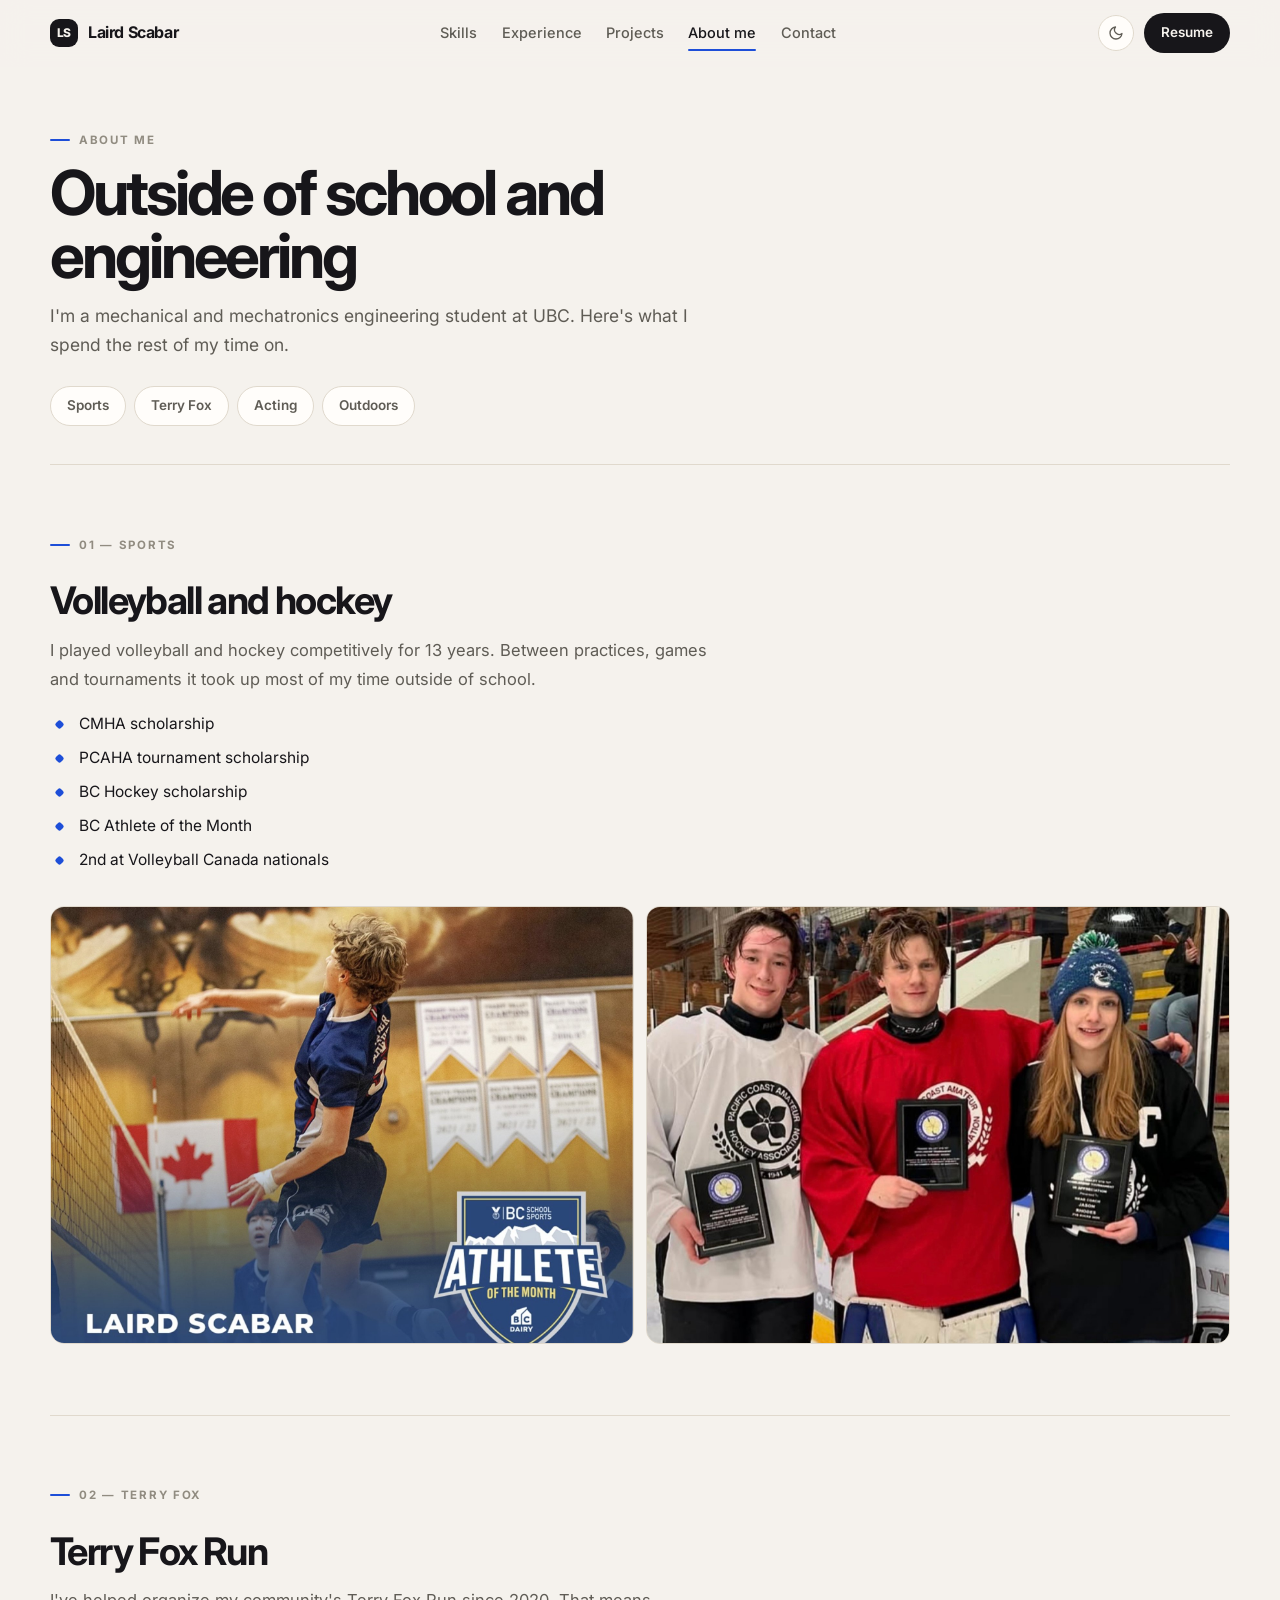
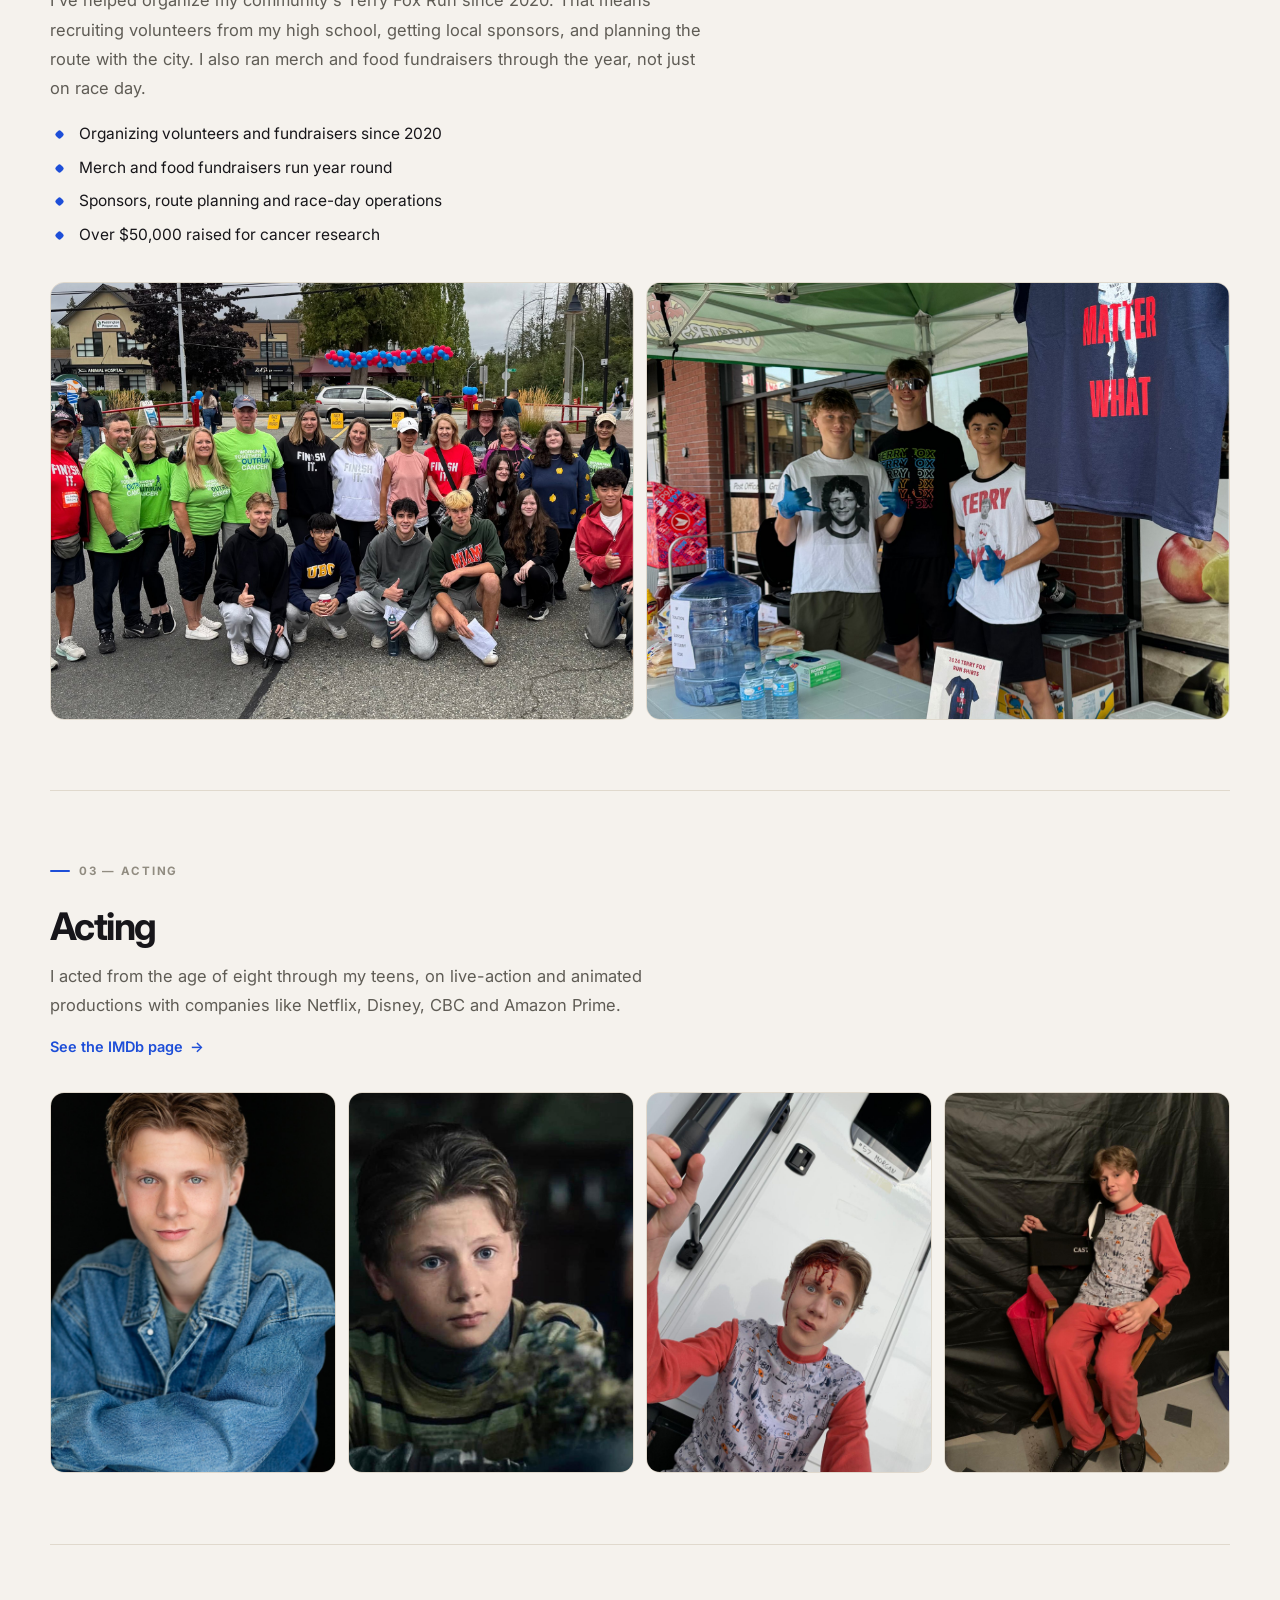
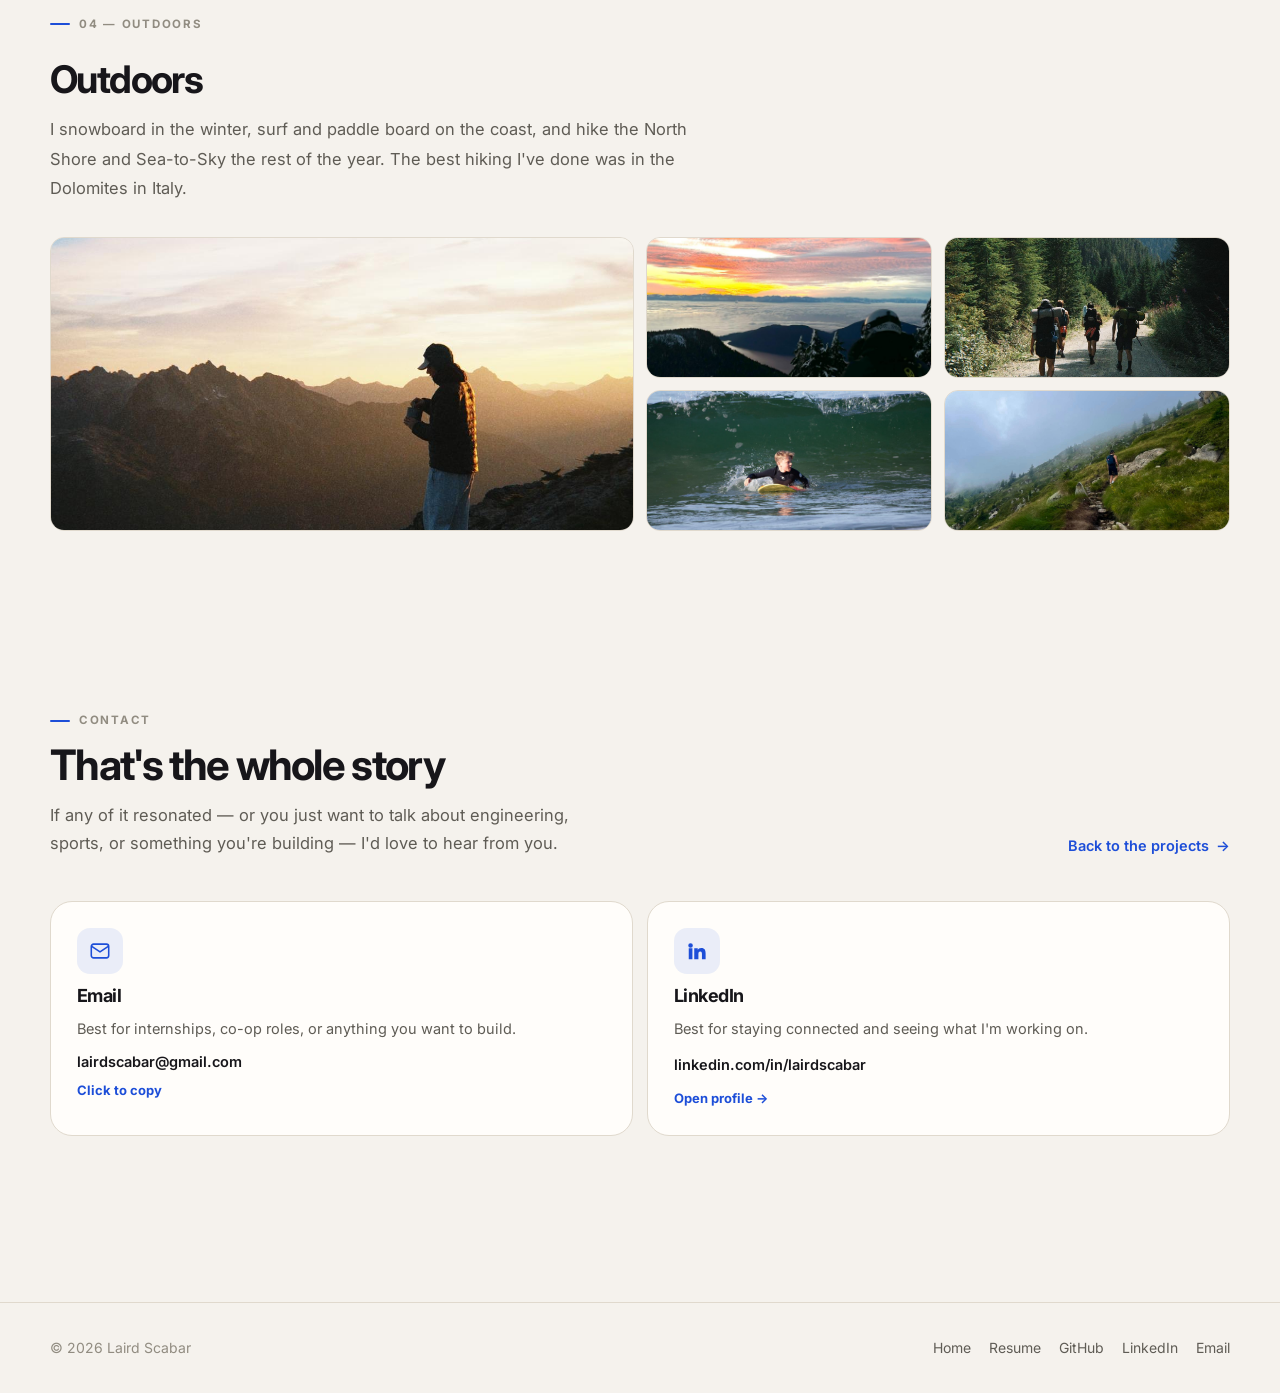
==== commit feccf762: "text changes" ====
--- a/about.html
+++ b/about.html
@@ -91,7 +91,7 @@
             <li>PCAHA tournament scholarship</li>
             <li>BC Hockey scholarship</li>
             <li>BC Athlete of the Month</li>
-            <li>2nd at Vgit olleyball Canada nationals</li>
+            <li>2nd at Volleyball Canada nationals</li>
           </ul>
         </div>
 
--- a/format1.css
+++ b/format1.css
@@ -1737,8 +1737,9 @@
 [data-gallery="acting"] .photo img { object-position: center 30%; }
 
 /* Same idea per-photo: for shots where the subject sits high in the frame, a
-   centred crop cuts heads off. */
-.photo img.crop-top { object-position: center 22%; }
+   centred crop cuts the top off. --crop-y tunes how far up the window sits. */
+.photo img.crop-top,
+.carousel-slide.crop-top { object-position: center var(--crop-y, 22%); }
 
 .photo {
     position: relative;
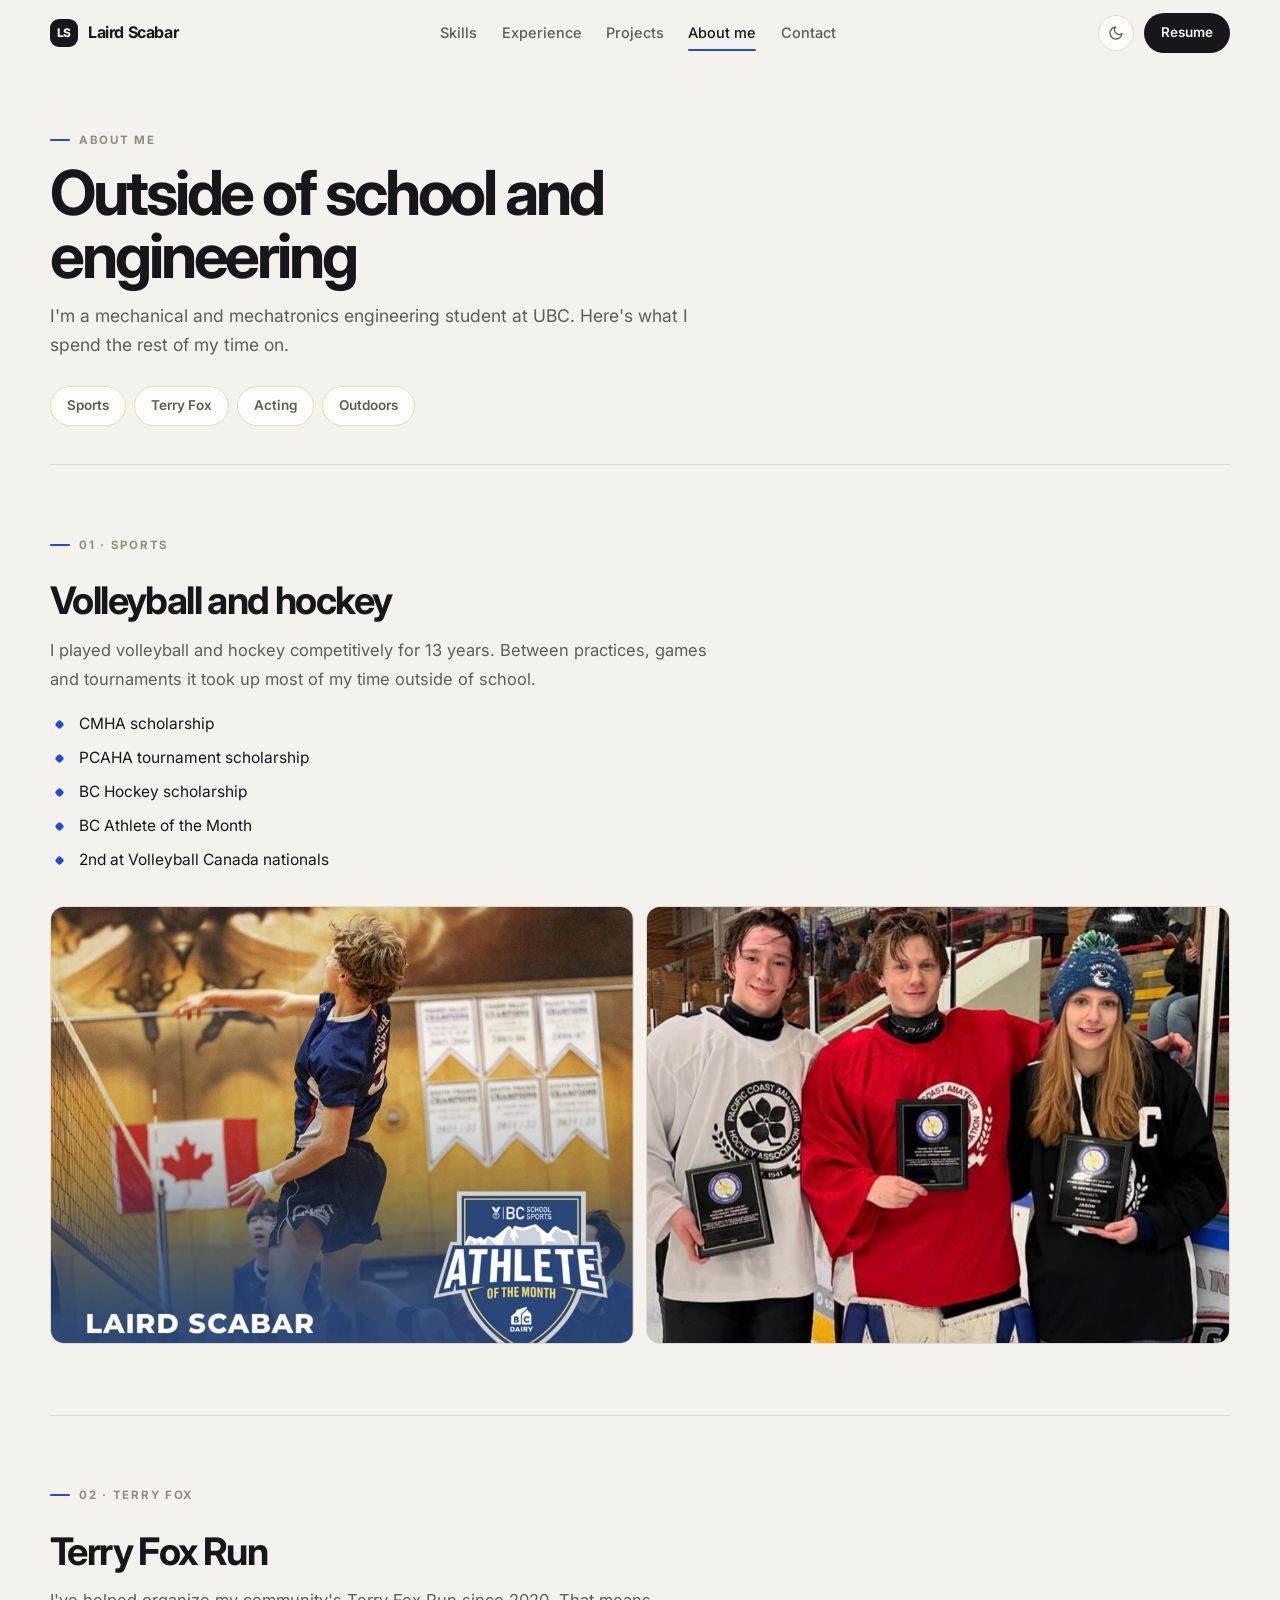
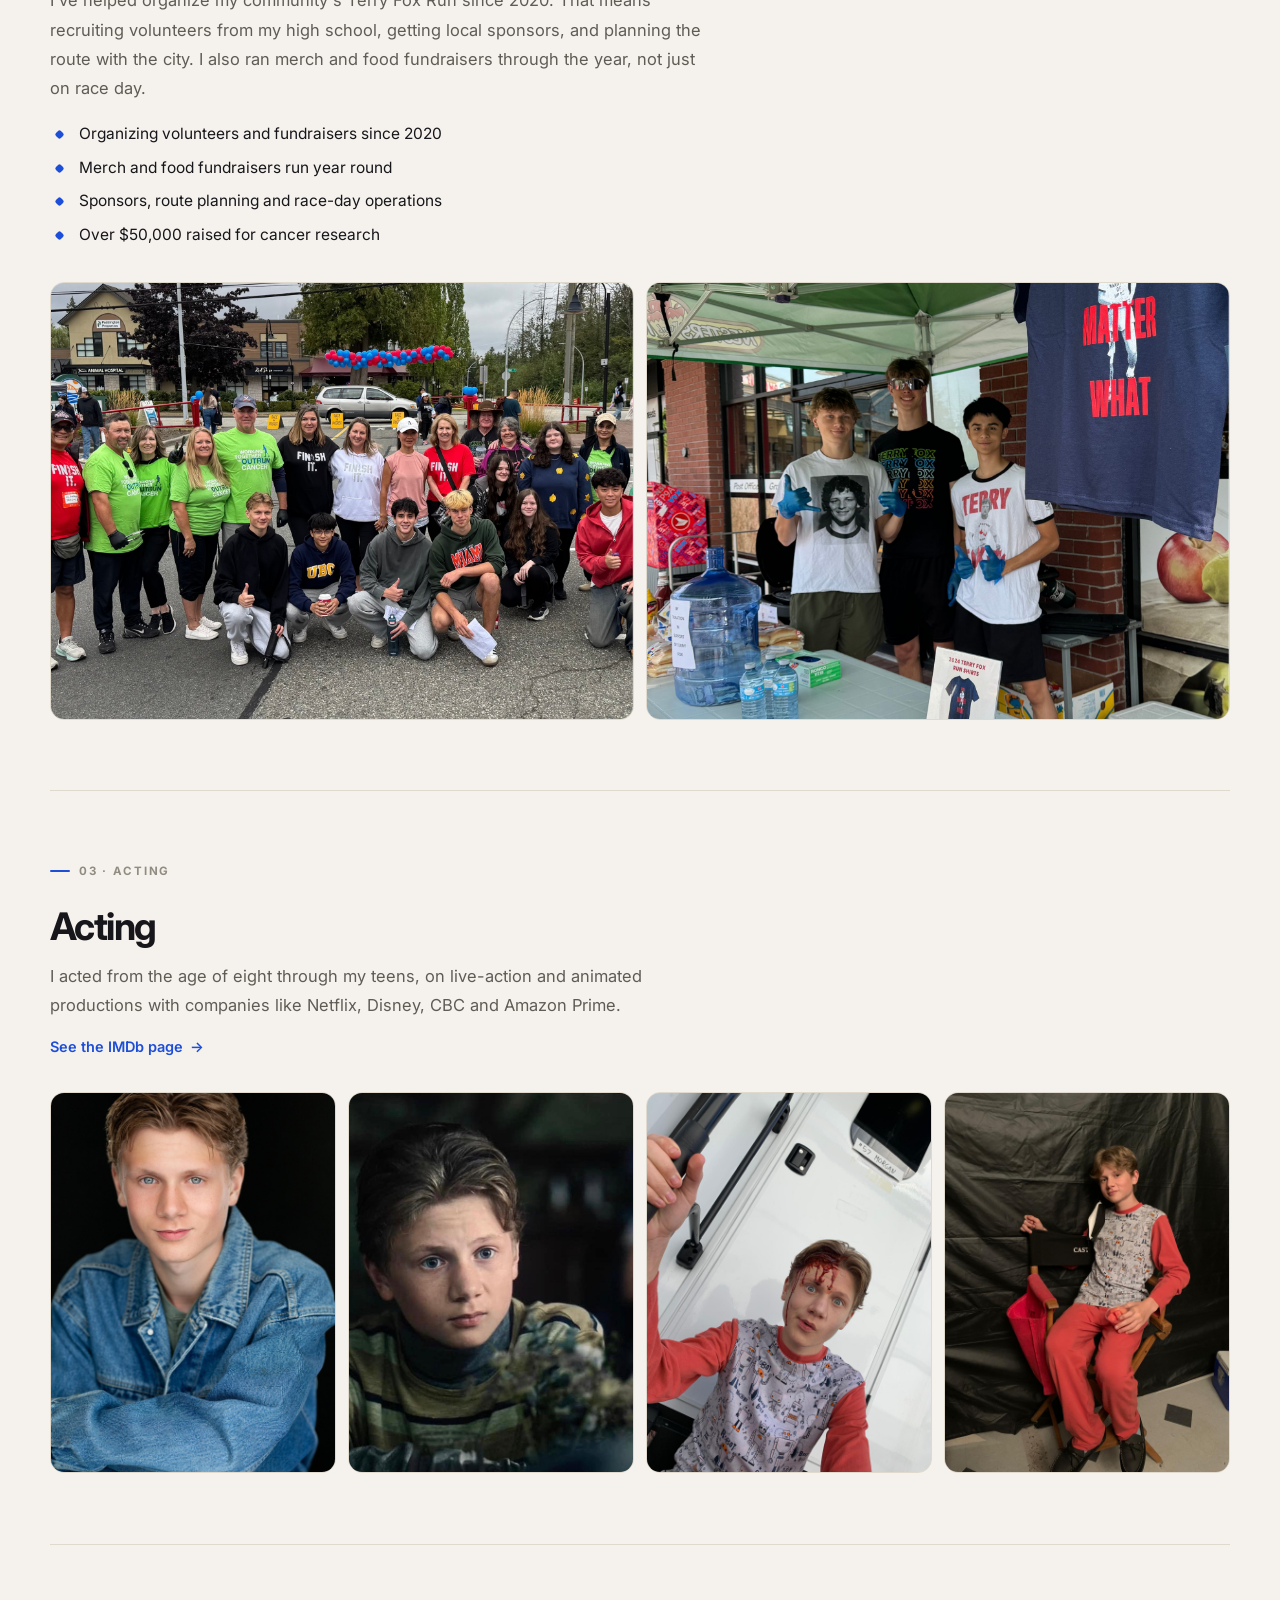
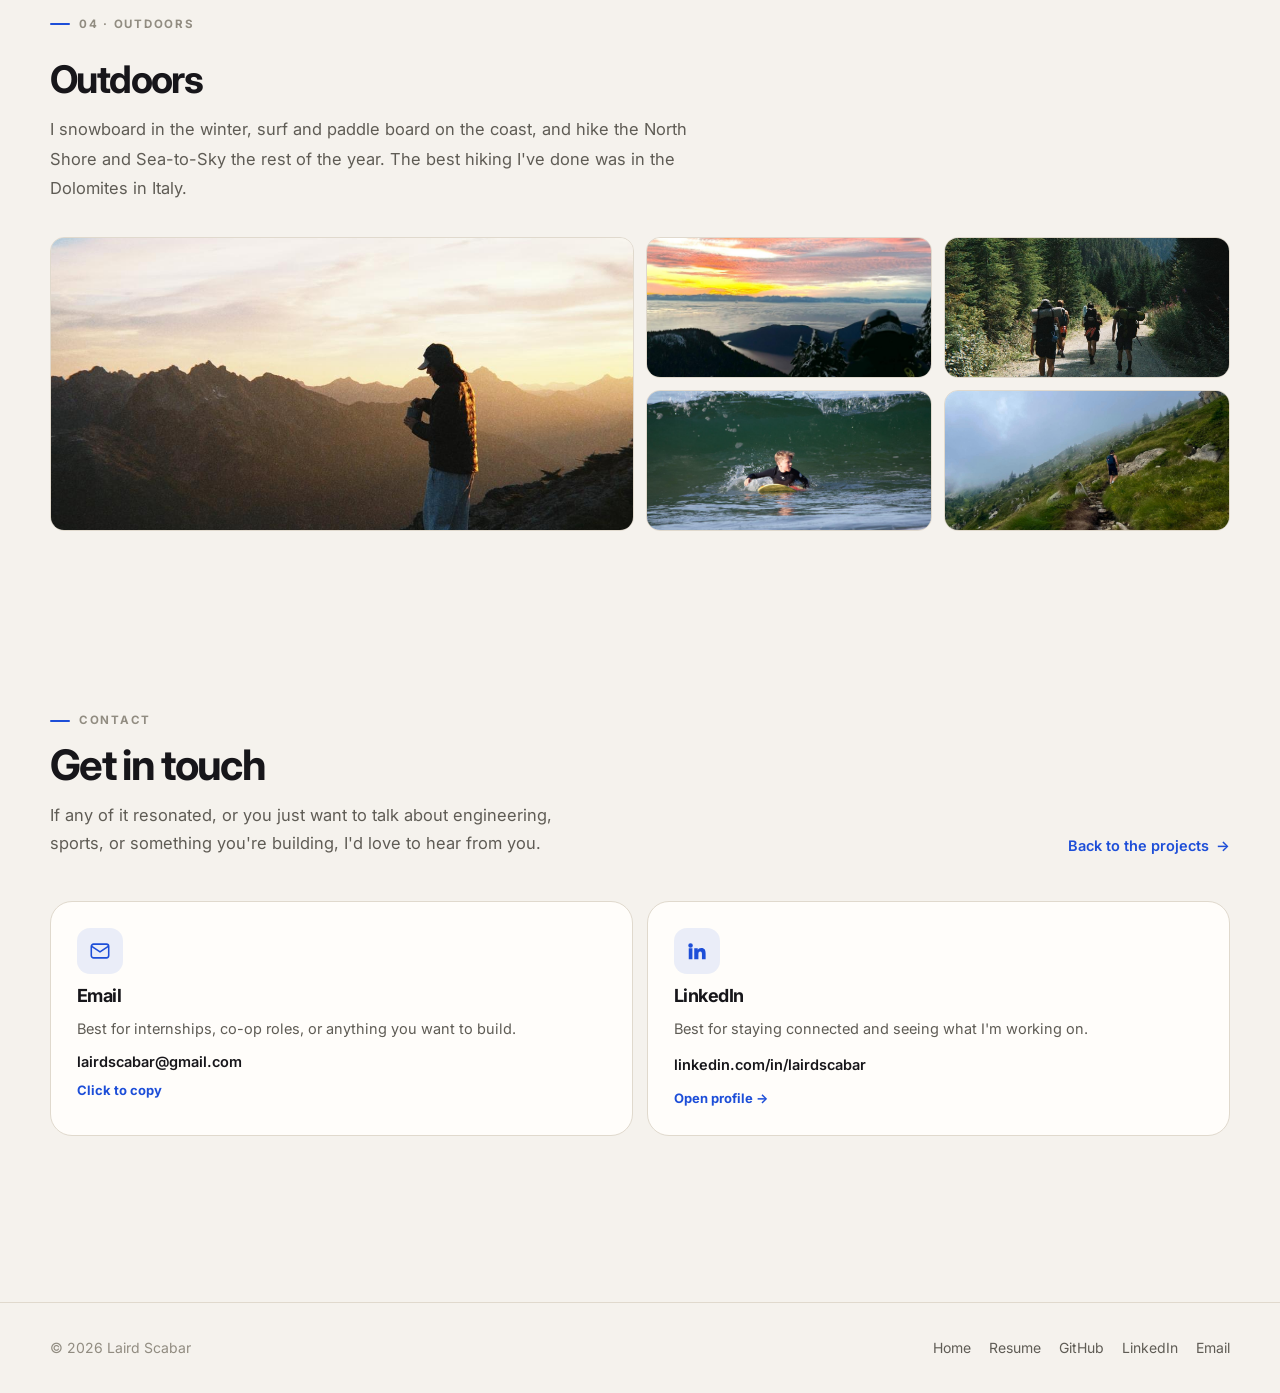
==== commit f77e9ac3: "new stuff" ====
--- a/about.html
+++ b/about.html
@@ -3,10 +3,10 @@
   <head>
     <meta charset="UTF-8" />
     <meta name="viewport" content="width=device-width, initial-scale=1.0" />
-    <title>About me — Laird Scabar</title>
+    <title>About me | Laird Scabar</title>
     <meta
       name="description"
-      content="Sport, the Terry Fox Run, small businesses, ten years on film sets, travelling, and the outdoors — the longer version of Laird Scabar."
+      content="Sport, the Terry Fox Run, small businesses, ten years on film sets, travelling, and the outdoors. The longer version of Laird Scabar."
     />
     <link rel="stylesheet" href="format1.css" />
     <link rel="preconnect" href="https://fonts.googleapis.com" />
@@ -54,7 +54,7 @@
               <path d="M12 2v2M12 20v2M4.9 4.9l1.4 1.4M17.7 17.7l1.4 1.4M2 12h2M20 12h2M4.9 19.1l1.4-1.4M17.7 6.3l1.4-1.4" />
             </svg>
           </button>
-          <a class="btn btn--sm" href="assets/LairdsResume.pdf" target="_blank" rel="noopener noreferrer">Resume</a>
+          <a class="btn btn--sm" href="assets/Laird-Scabar-Resume.pdf" target="_blank" rel="noopener noreferrer">Resume</a>
         </div>
       </div>
     </header>
@@ -79,7 +79,7 @@
       <!-- ===================== SPORTS ===================== -->
       <section class="life reveal" id="sports">
         <div class="life-head">
-          <span class="eyebrow">01 — Sports</span>
+          <span class="eyebrow">01 · Sports</span>
           <h2>Volleyball and hockey</h2>
           <p>
             I played volleyball and hockey competitively for 13 years.
@@ -107,7 +107,7 @@
 
       <section class="life reveal" id="terryfox">
         <div class="life-head">
-          <span class="eyebrow">02 — Terry Fox</span>
+          <span class="eyebrow">02 · Terry Fox</span>
           <h2>Terry Fox Run</h2>
           <p>
             I've helped organize my community's Terry Fox Run since 2020. That
@@ -135,7 +135,7 @@
 
       <section class="life reveal" id="acting">
         <div class="life-head">
-          <span class="eyebrow">03 — Acting</span>
+          <span class="eyebrow">03 · Acting</span>
           <h2>Acting</h2>
           <p>
             I acted from the age of eight through my teens, on live-action and
@@ -165,7 +165,7 @@
 
       <section class="life reveal" id="outdoors">
         <div class="life-head">
-          <span class="eyebrow">04 — Outdoors</span>
+          <span class="eyebrow">04 · Outdoors</span>
           <h2>Outdoors</h2>
           <p>
             I snowboard in the winter, surf and paddle board on the coast, and
@@ -198,10 +198,10 @@
         <div class="section-head reveal">
           <div>
             <span class="eyebrow">Contact</span>
-            <h2 class="section-title">That's the whole story</h2>
+            <h2 class="section-title">Get in touch</h2>
             <p class="section-lede">
-              If any of it resonated — or you just want to talk about
-              engineering, sports, or something you're building — I'd love to
+              If any of it resonated, or you just want to talk about
+              engineering, sports, or something you're building, I'd love to
               hear from you.
             </p>
           </div>
@@ -239,7 +239,7 @@
         <span>© 2026 Laird Scabar</span>
         <nav class="footer-links">
           <a href="index.html">Home</a>
-          <a href="assets/LairdsResume.pdf" target="_blank" rel="noopener noreferrer">Resume</a>
+          <a href="assets/Laird-Scabar-Resume.pdf" target="_blank" rel="noopener noreferrer">Resume</a>
           <a href="https://github.com/lairdo7" target="_blank" rel="noopener noreferrer">GitHub</a>
           <a href="https://linkedin.com/in/lairdscabar" target="_blank" rel="noopener noreferrer">LinkedIn</a>
           <a href="mailto:lairdscabar@gmail.com">Email</a>
--- a/format1.css
+++ b/format1.css
@@ -466,7 +466,7 @@
 }
 
 /* ==========================================================================
-   Currently working on
+   Featured project
    ========================================================================== */
 
 .wip {
@@ -483,6 +483,18 @@
 }
 
 .wip-copy { display: grid; gap: 15px; align-content: start; }
+
+.wip-status .star {
+    width: 13px;
+    height: 13px;
+    flex: 0 0 13px;
+    fill: var(--accent-2);
+}
+
+.wip-cta {
+    width: fit-content;
+    margin-top: 4px;
+}
 
 .wip-status {
     display: inline-flex;
@@ -1368,6 +1380,8 @@
     object-fit: cover;
     display: block;
 }
+
+.simple-visual--fit img { object-fit: contain; }
 
 /* deep dive — hidden until the switch is flipped */
 .deep-dive {
@@ -1519,6 +1533,23 @@
 }
 
 .carousel-slide.active { display: block; }
+
+/* Mixed portrait/landscape sets (site photos + drawing sheets) lose too much
+   to a cover crop, so this variant shows the whole frame instead. */
+.carousel--fit .carousel-track {
+    aspect-ratio: 1 / 1;
+    max-height: 640px;
+    display: grid;
+    place-items: center;
+    background: var(--surface-2);
+}
+
+.carousel--fit .carousel-slide {
+    width: 100%;
+    height: 100%;
+    max-height: none;
+    object-fit: contain;
+}
 
 .carousel-controls {
     display: flex;
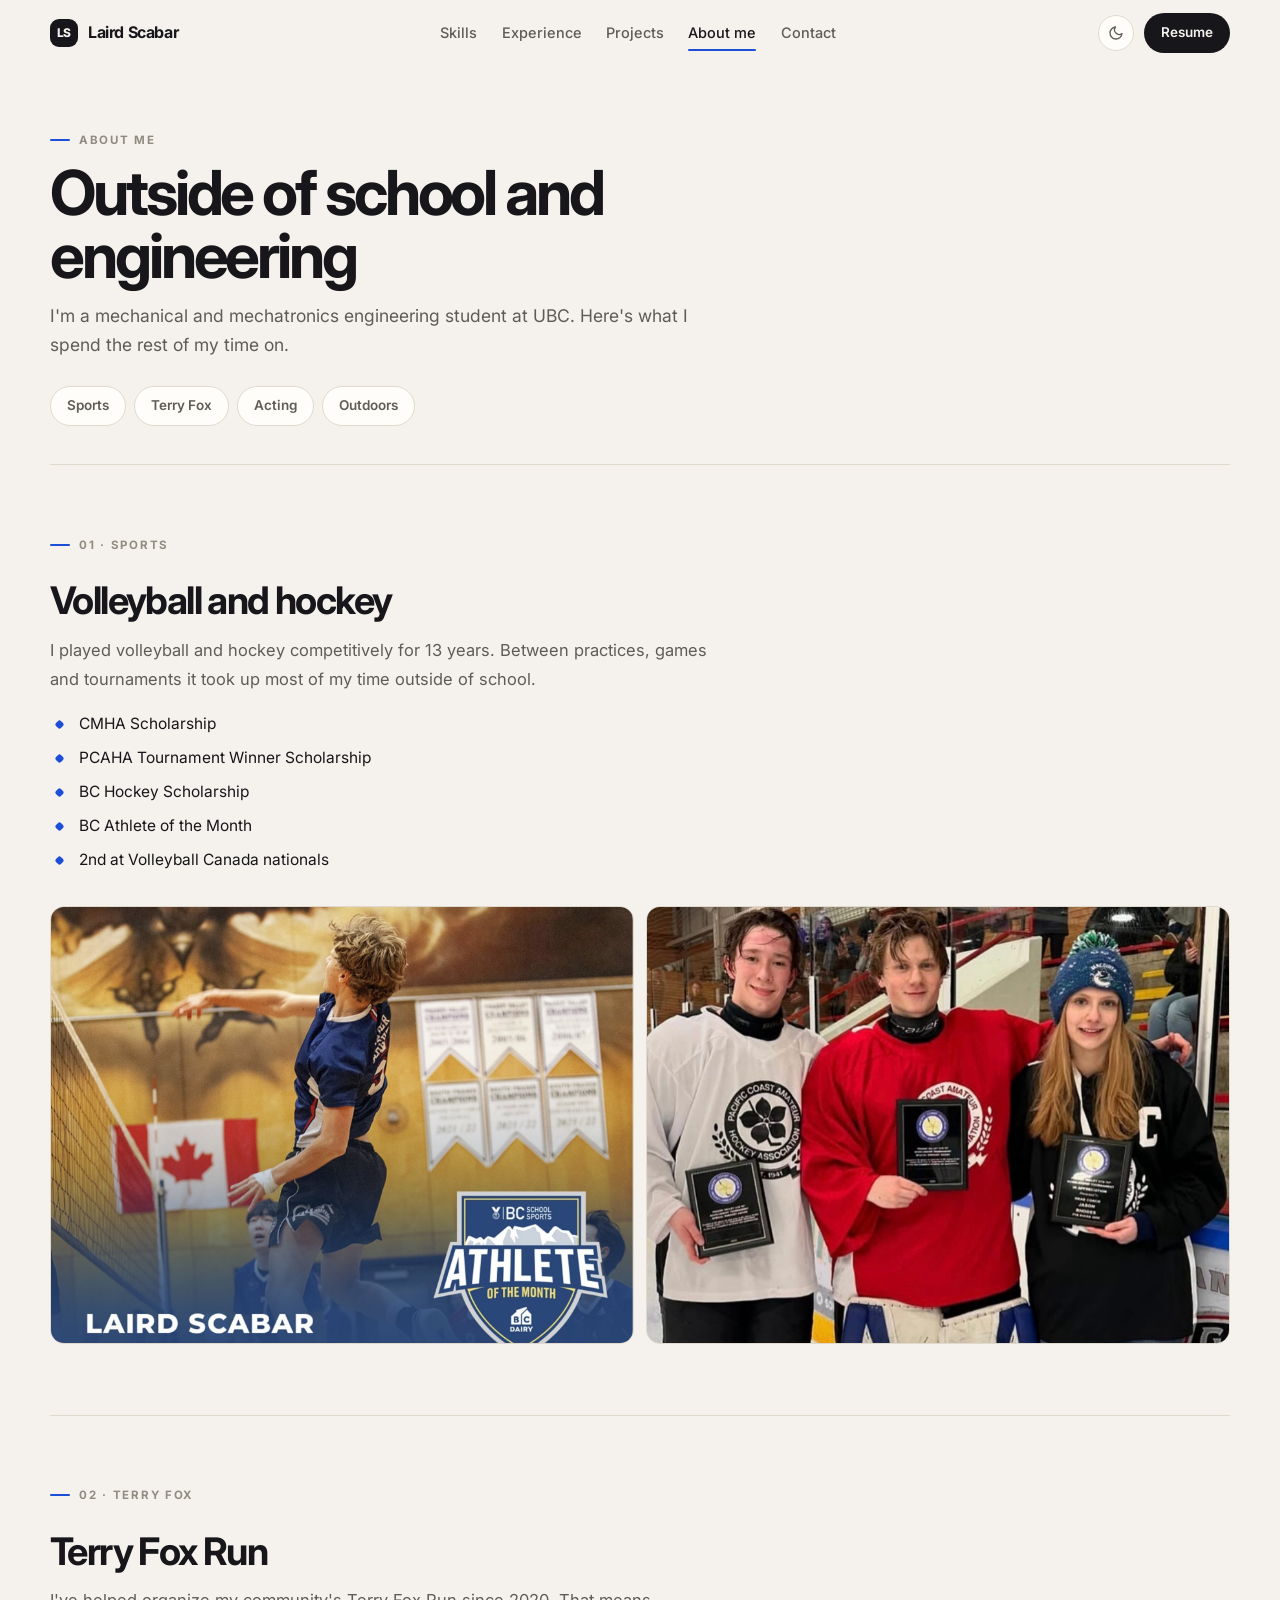
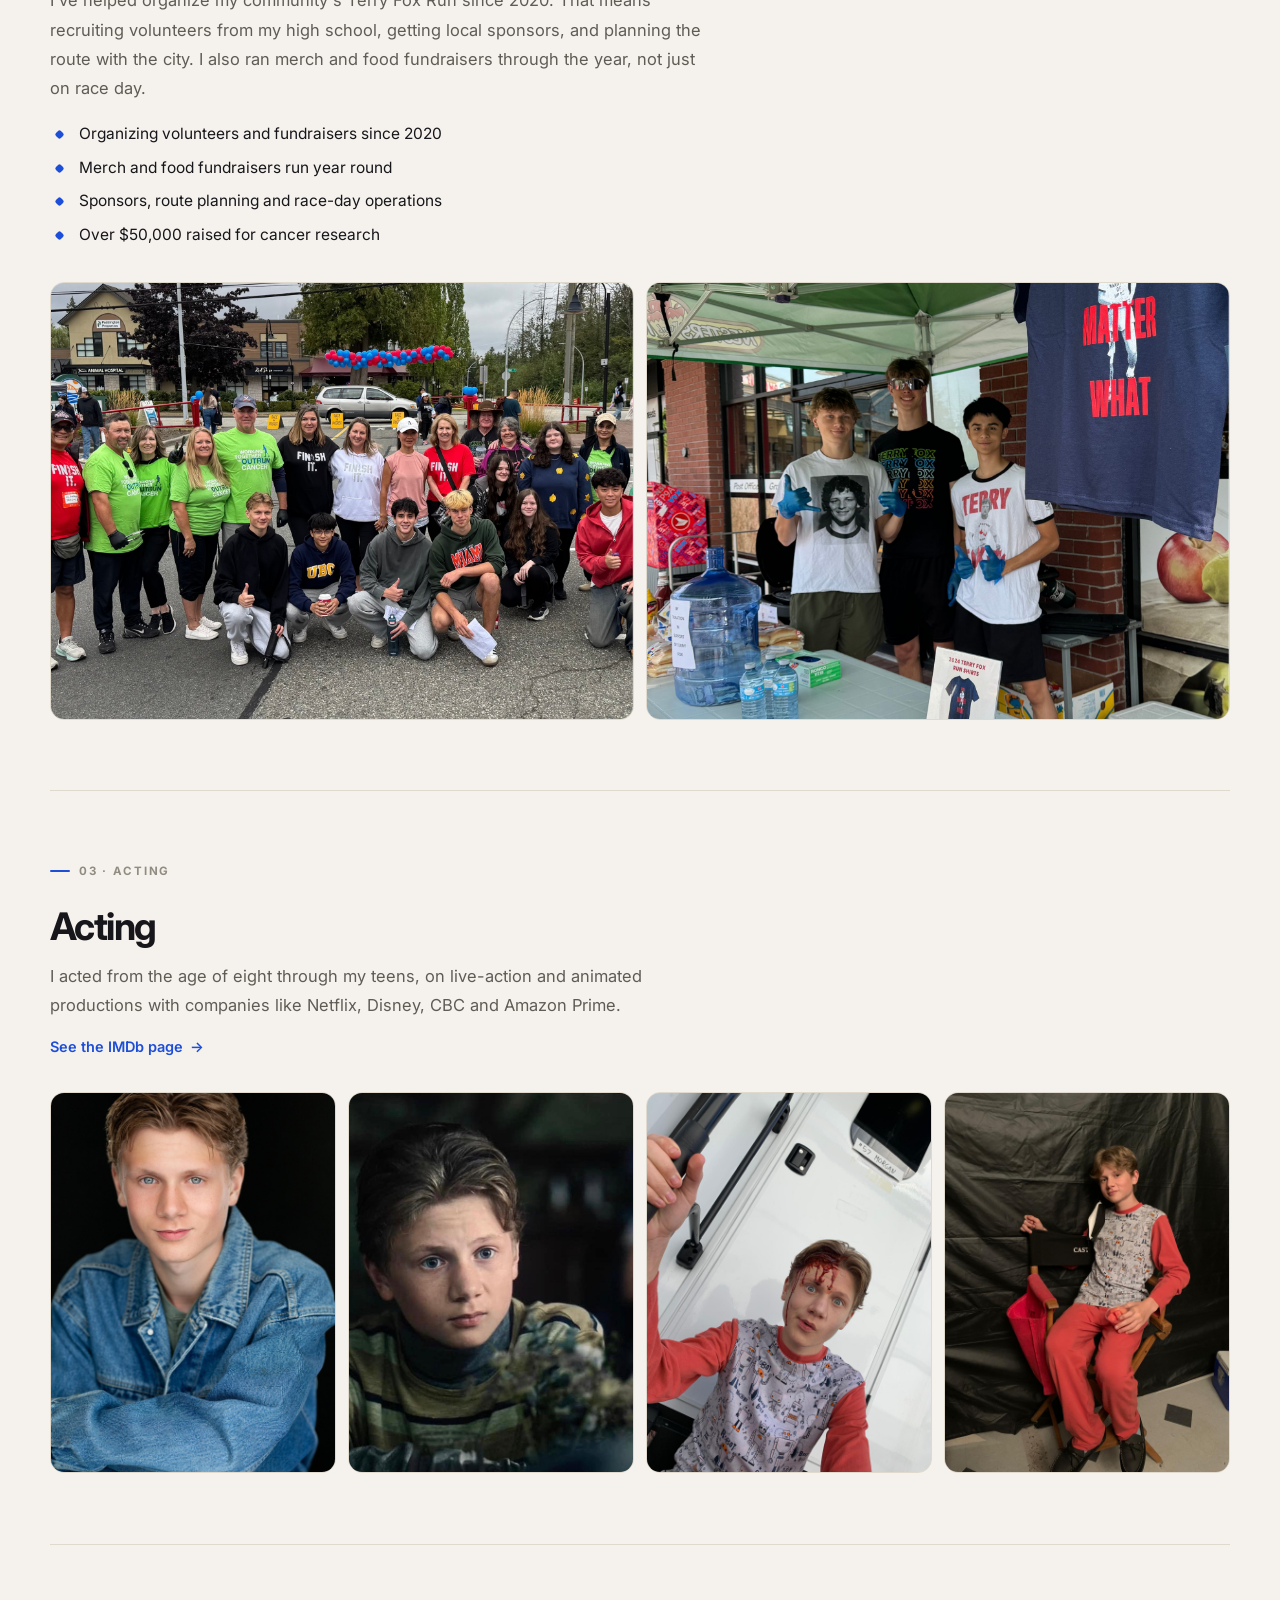
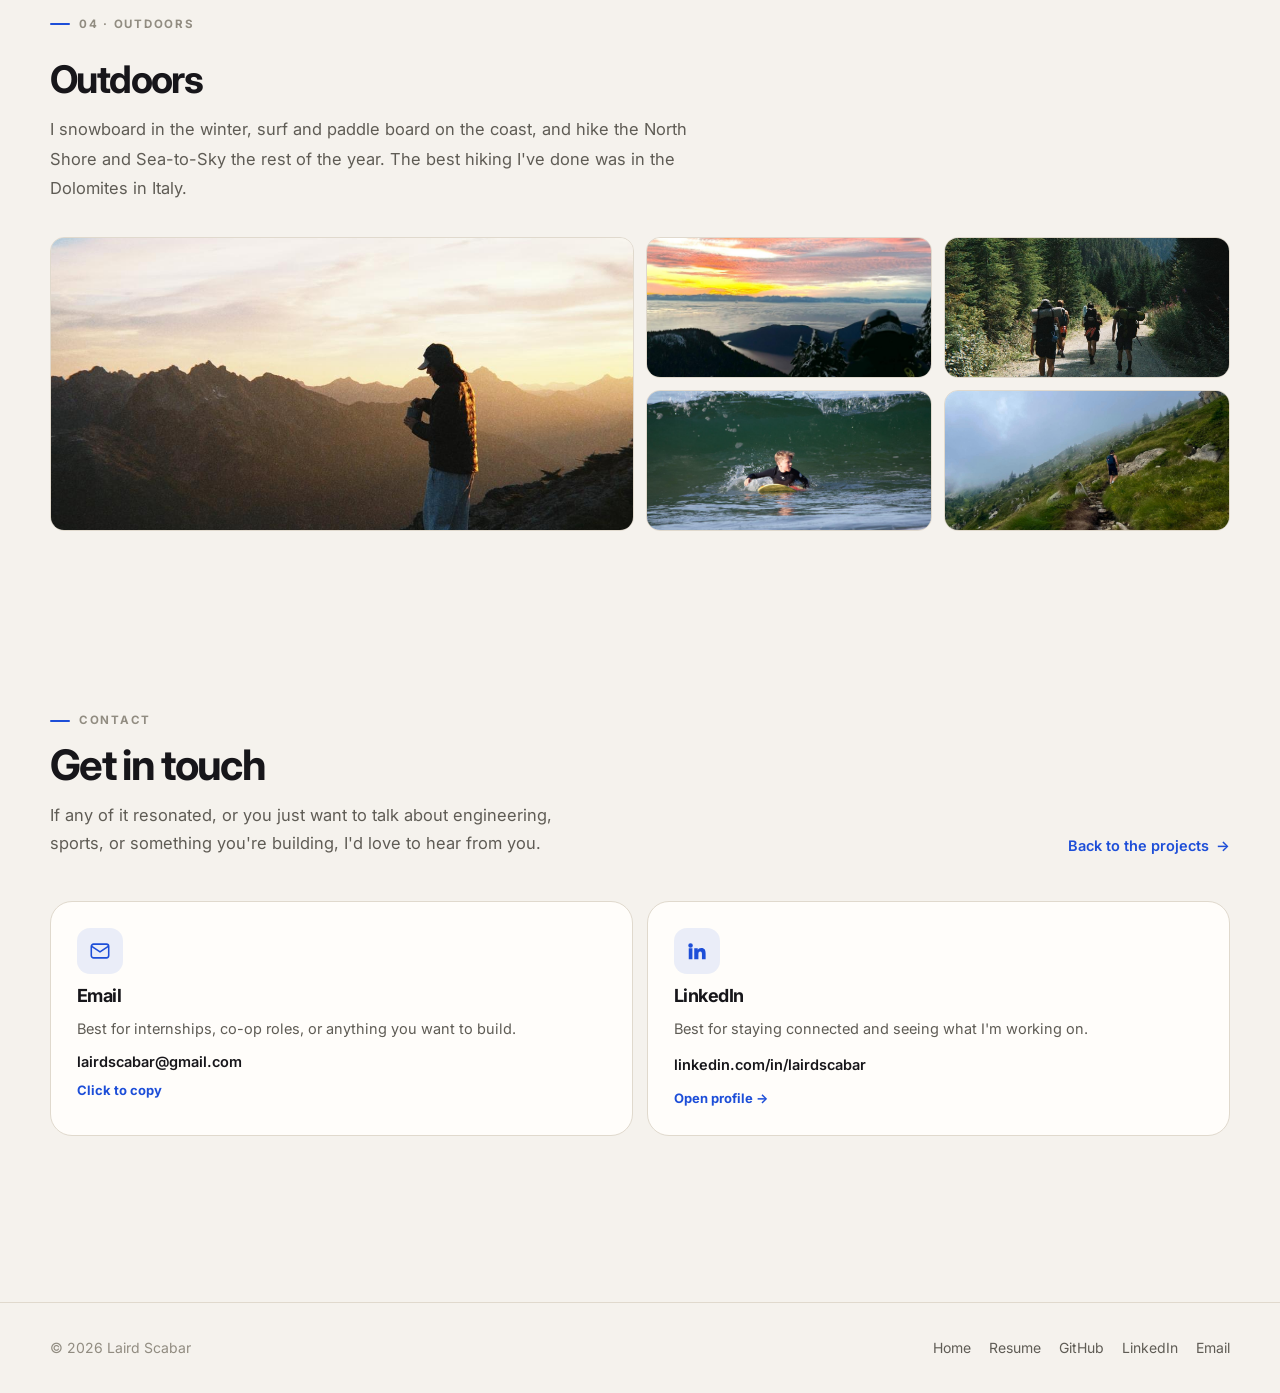
==== commit e8126686: "small changes:" ====
--- a/about.html
+++ b/about.html
@@ -87,9 +87,9 @@
             outside of school.
           </p>
           <ul class="life-points">
-            <li>CMHA scholarship</li>
-            <li>PCAHA tournament scholarship</li>
-            <li>BC Hockey scholarship</li>
+            <li>CMHA Scholarship</li>
+            <li>PCAHA Tournament Winner Scholarship</li>
+            <li>BC Hockey Scholarship</li>
             <li>BC Athlete of the Month</li>
             <li>2nd at Volleyball Canada nationals</li>
           </ul>
--- a/format1.css
+++ b/format1.css
@@ -370,29 +370,6 @@
     gap: clamp(32px, 5vw, 72px);
     align-items: center;
     padding-block: clamp(44px, 6.5vw, 88px);
-}
-
-.hero-location {
-    display: inline-flex;
-    align-items: center;
-    gap: 9px;
-    width: fit-content;
-    padding: 6px 15px 6px 11px;
-    border-radius: var(--radius-pill);
-    border: 1px solid var(--line);
-    background: var(--surface);
-    color: var(--muted);
-    font-size: 13px;
-    font-weight: 600;
-    margin-bottom: 22px;
-}
-
-.hero-location .dot {
-    width: 7px;
-    height: 7px;
-    border-radius: 50%;
-    background: var(--accent-2);
-    box-shadow: 0 0 0 3px color-mix(in srgb, var(--accent-2) 22%, transparent);
 }
 
 .hero h1 {
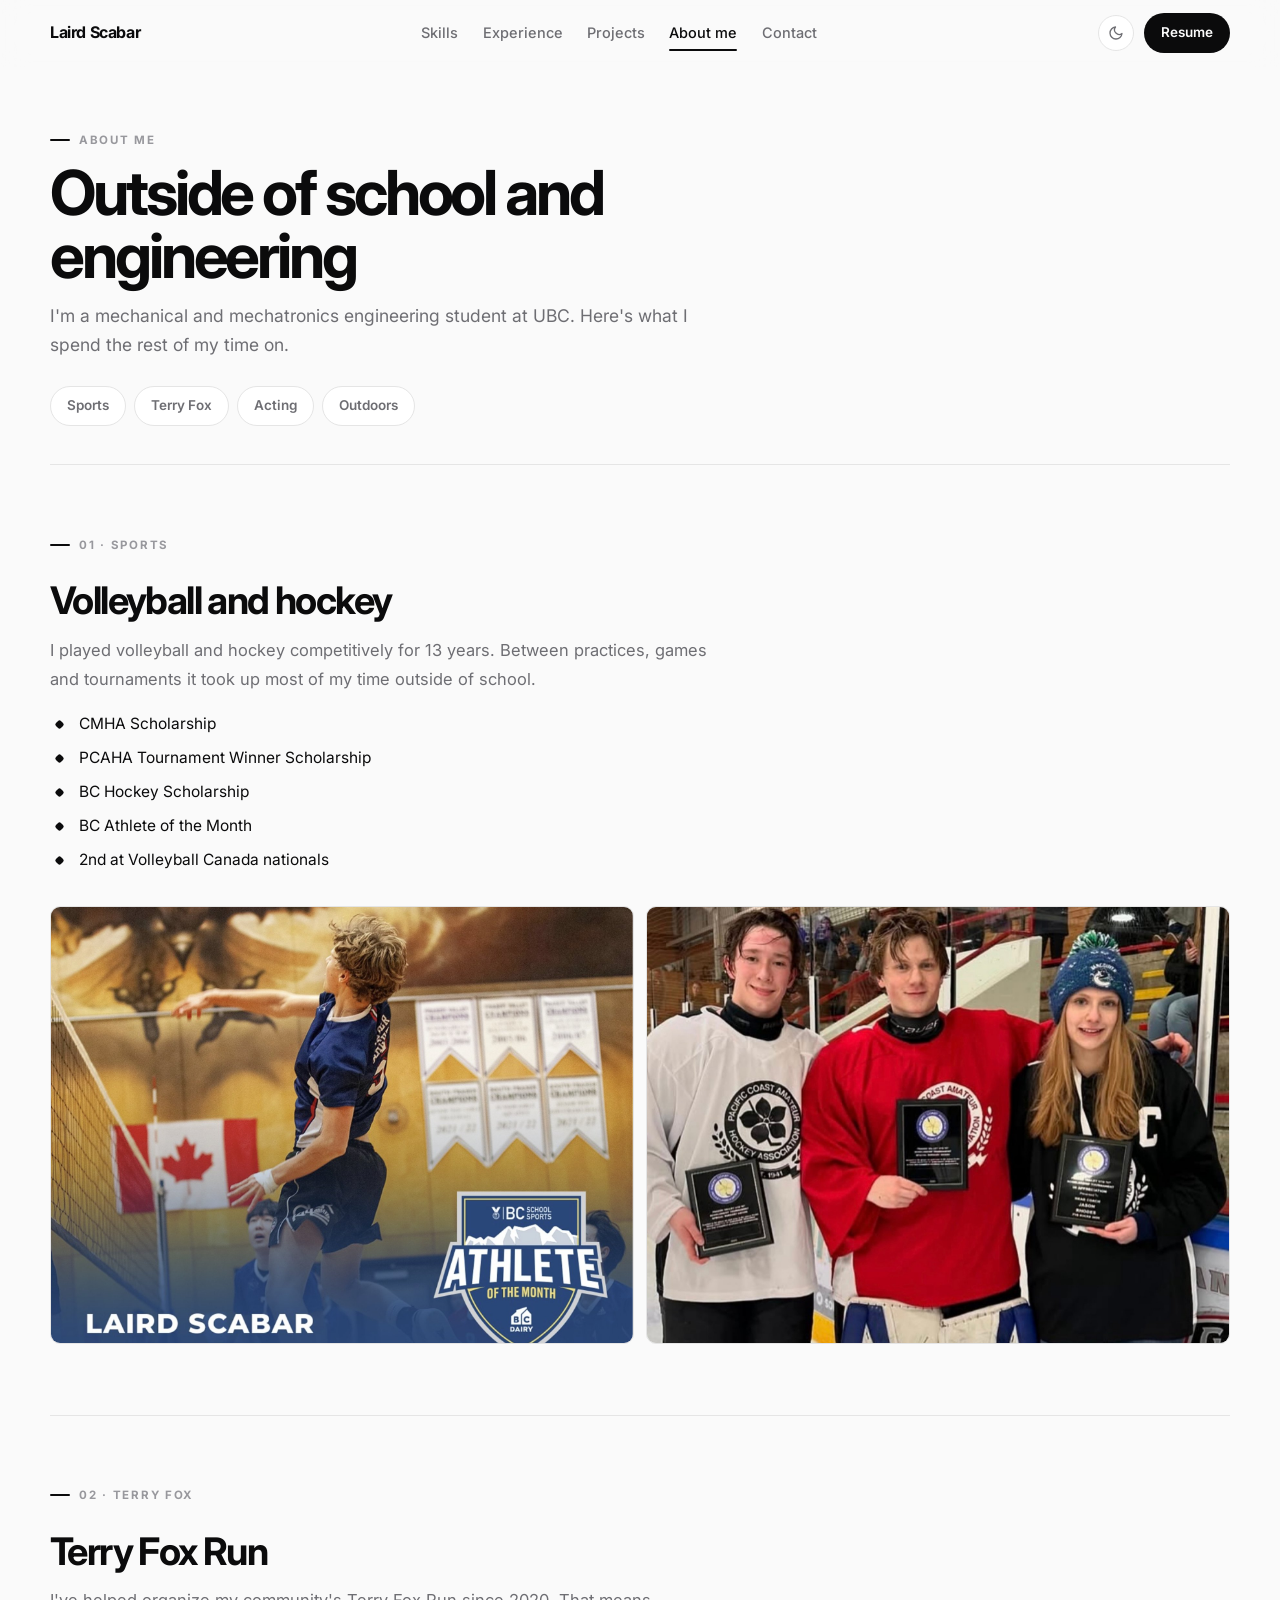
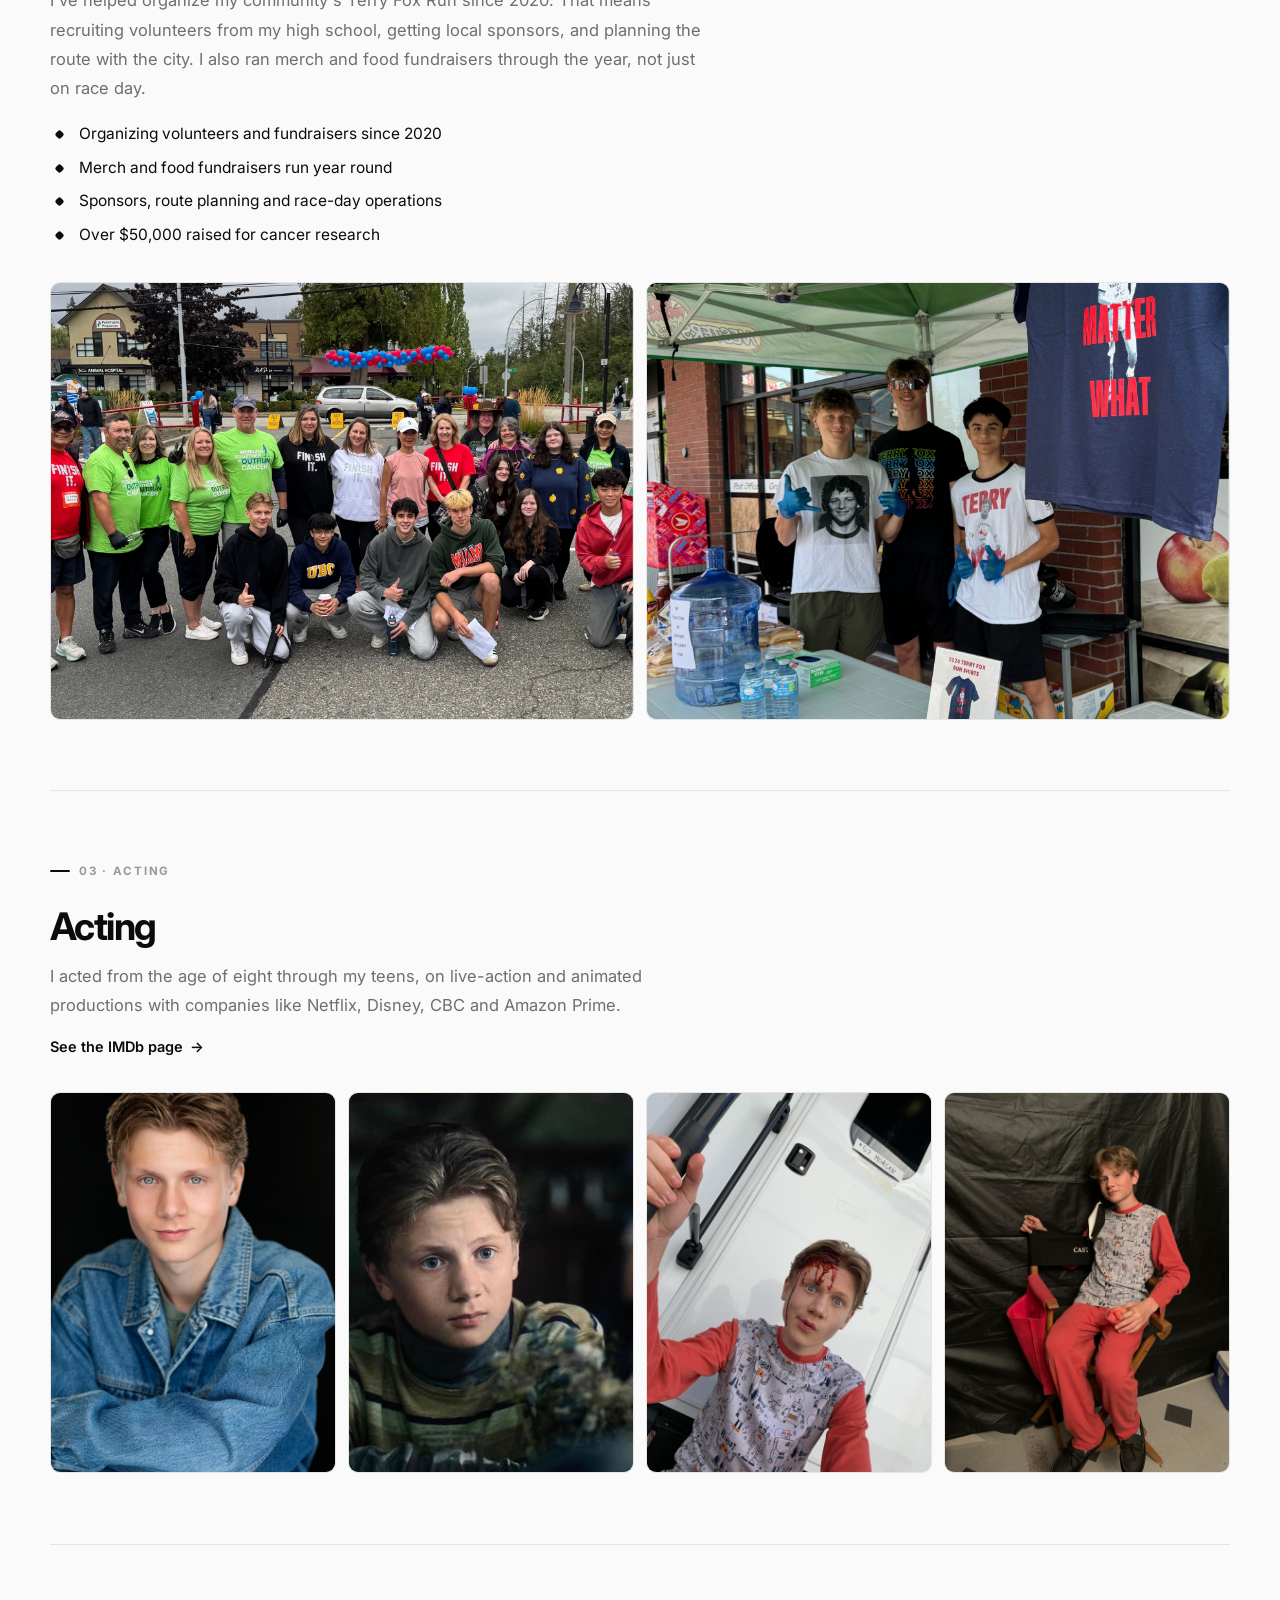
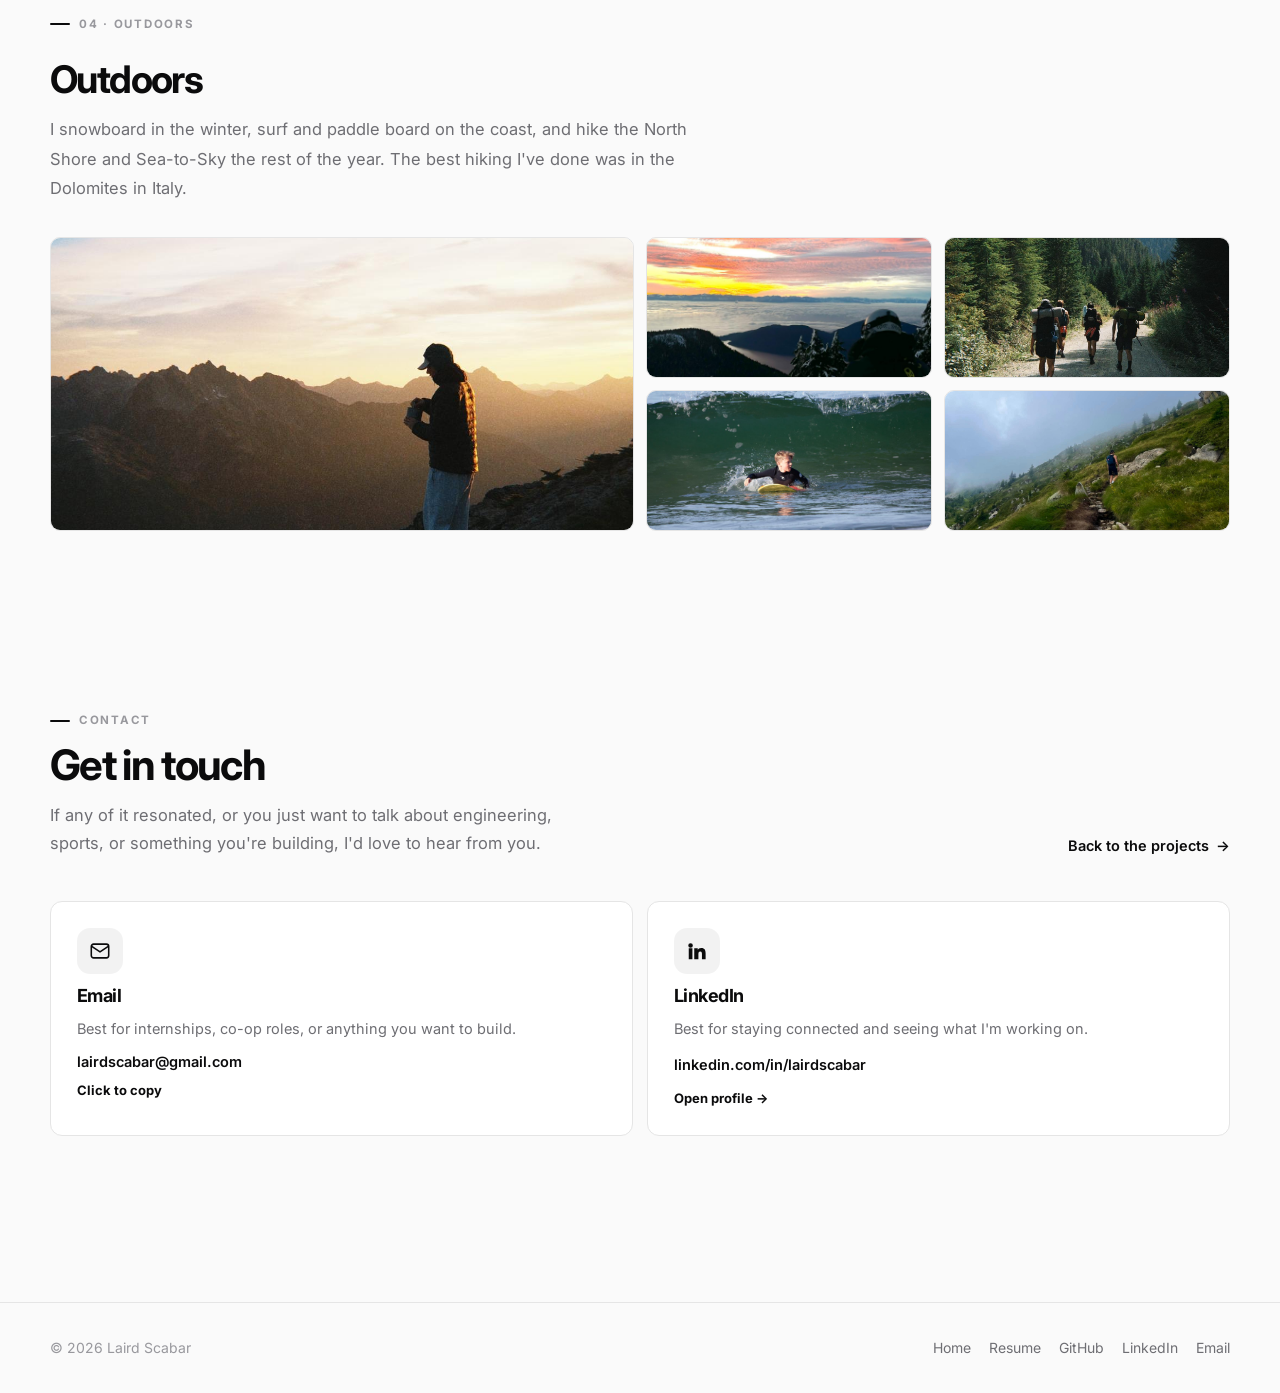
==== commit 7d5d74cb: "new photos and scheme" ====
--- a/about.html
+++ b/about.html
@@ -26,7 +26,6 @@
     <header class="topbar" id="topbar">
       <div class="shell topbar-inner">
         <a class="brand" href="index.html">
-          <span class="brand-mark">LS</span>
           Laird Scabar
         </a>
 
--- a/format1.css
+++ b/format1.css
@@ -3,29 +3,29 @@
    ========================================================================== */
 
 :root {
-    --bg: #f5f2ed;
-    --surface: #fffdfa;
-    --surface-2: #ebe6dd;
-    --surface-3: #e2dbcf;
-    --line: #e0d9cd;
-    --line-strong: #cfc6b6;
-
-    --text: #17161a;
-    --muted: #5f5c55;
-    --faint: #918c81;
-
-    --accent: #1d4ed8;
-    --accent-soft: rgba(29, 78, 216, 0.09);
-    --accent-2: #0e8a7d;
-
-    --radius-lg: 22px;
-    --radius-md: 14px;
-    --radius-sm: 10px;
+    --bg: #fafafa;
+    --surface: #ffffff;
+    --surface-2: #f2f2f2;
+    --surface-3: #ebebeb;
+    --line: #e5e5e5;
+    --line-strong: #d0d0d0;
+
+    --text: #0b0b0c;
+    --muted: #6e6e73;
+    --faint: #98989d;
+
+    --accent: #0b0b0c;
+    --accent-soft: rgba(0, 0, 0, 0.05);
+    --accent-2: #0b0b0c;
+
+    --radius-lg: 12px;
+    --radius-md: 10px;
+    --radius-sm: 8px;
     --radius-pill: 999px;
 
-    --shadow-sm: 0 2px 10px rgba(30, 26, 18, 0.05);
-    --shadow: 0 10px 28px rgba(30, 26, 18, 0.08);
-    --shadow-lg: 0 24px 54px rgba(30, 26, 18, 0.16);
+    --shadow-sm: none;
+    --shadow: none;
+    --shadow-lg: 0 24px 54px rgba(0, 0, 0, 0.22);
 
     --shell-w: min(1180px, 100% - 64px);
     --gap-section: clamp(64px, 8vw, 112px);
@@ -36,23 +36,23 @@
 
 html.pre-dark body,
 body.dark-mode {
-    --bg: #121214;
-    --surface: #1a1a1e;
-    --surface-2: #212126;
-    --surface-3: #2a2a30;
-    --line: #2c2c33;
-    --line-strong: #3d3d45;
-
-    --text: #f2f1ee;
-    --muted: #a8a6a0;
-    --faint: #77746e;
-
-    --accent: #7dafff;
-    --accent-soft: rgba(125, 175, 255, 0.13);
-    --accent-2: #35c9b8;
-
-    --shadow-sm: 0 2px 10px rgba(0, 0, 0, 0.4);
-    --shadow: 0 10px 28px rgba(0, 0, 0, 0.5);
+    --bg: #0a0a0a;
+    --surface: #141416;
+    --surface-2: #1c1c1f;
+    --surface-3: #242428;
+    --line: #272729;
+    --line-strong: #3a3a3e;
+
+    --text: #f5f5f7;
+    --muted: #a1a1a6;
+    --faint: #6e6e73;
+
+    --accent: #ffffff;
+    --accent-soft: rgba(255, 255, 255, 0.08);
+    --accent-2: #ffffff;
+
+    --shadow-sm: none;
+    --shadow: none;
     --shadow-lg: 0 24px 54px rgba(0, 0, 0, 0.6);
 
     color-scheme: dark;
@@ -132,19 +132,6 @@
     font-weight: 700;
     letter-spacing: -0.025em;
     white-space: nowrap;
-}
-
-.brand-mark {
-    width: 28px;
-    height: 28px;
-    display: grid;
-    place-items: center;
-    border-radius: 9px;
-    background: var(--text);
-    color: var(--bg);
-    font-size: 12px;
-    font-weight: 800;
-    letter-spacing: -0.04em;
 }
 
 .topnav {
@@ -242,10 +229,7 @@
     transition: transform 0.18s ease, box-shadow 0.18s ease;
 }
 
-.btn:hover {
-    transform: translateY(-2px);
-    box-shadow: var(--shadow);
-}
+.btn:hover { opacity: 0.86; }
 
 .btn--ghost {
     background: var(--surface);
@@ -454,9 +438,7 @@
     padding: clamp(24px, 3vw, 38px);
     border-radius: var(--radius-lg);
     border: 1px solid var(--line);
-    background:
-        radial-gradient(120% 140% at 100% 0%, var(--accent-soft), transparent 58%),
-        var(--surface);
+    background: var(--surface);
 }
 
 .wip-copy { display: grid; gap: 15px; align-content: start; }
@@ -673,7 +655,6 @@
 .logo-card:hover {
     transform: translateY(-3px);
     border-color: var(--accent);
-    box-shadow: var(--shadow-sm);
 }
 
 /* A wide badge rather than a square one: real brand assets range from square
@@ -1007,7 +988,6 @@
 .project-card:hover {
     transform: translateY(-3px);
     border-color: var(--line-strong);
-    box-shadow: var(--shadow);
 }
 
 .project-card-media {
@@ -1768,8 +1748,7 @@
 }
 
 .photo:hover {
-    transform: translateY(-3px);
-    box-shadow: var(--shadow);
+    border-color: var(--line-strong);
     z-index: 2;
 }
 
@@ -1844,7 +1823,6 @@
 .contact-method:hover {
     transform: translateY(-3px);
     border-color: var(--accent);
-    box-shadow: var(--shadow);
 }
 
 .contact-method-icon {
@@ -2029,7 +2007,6 @@
         padding: 6px 18px 16px;
         background: var(--bg);
         border-bottom: 1px solid var(--line);
-        box-shadow: var(--shadow);
         opacity: 0;
         pointer-events: none;
         z-index: 399;
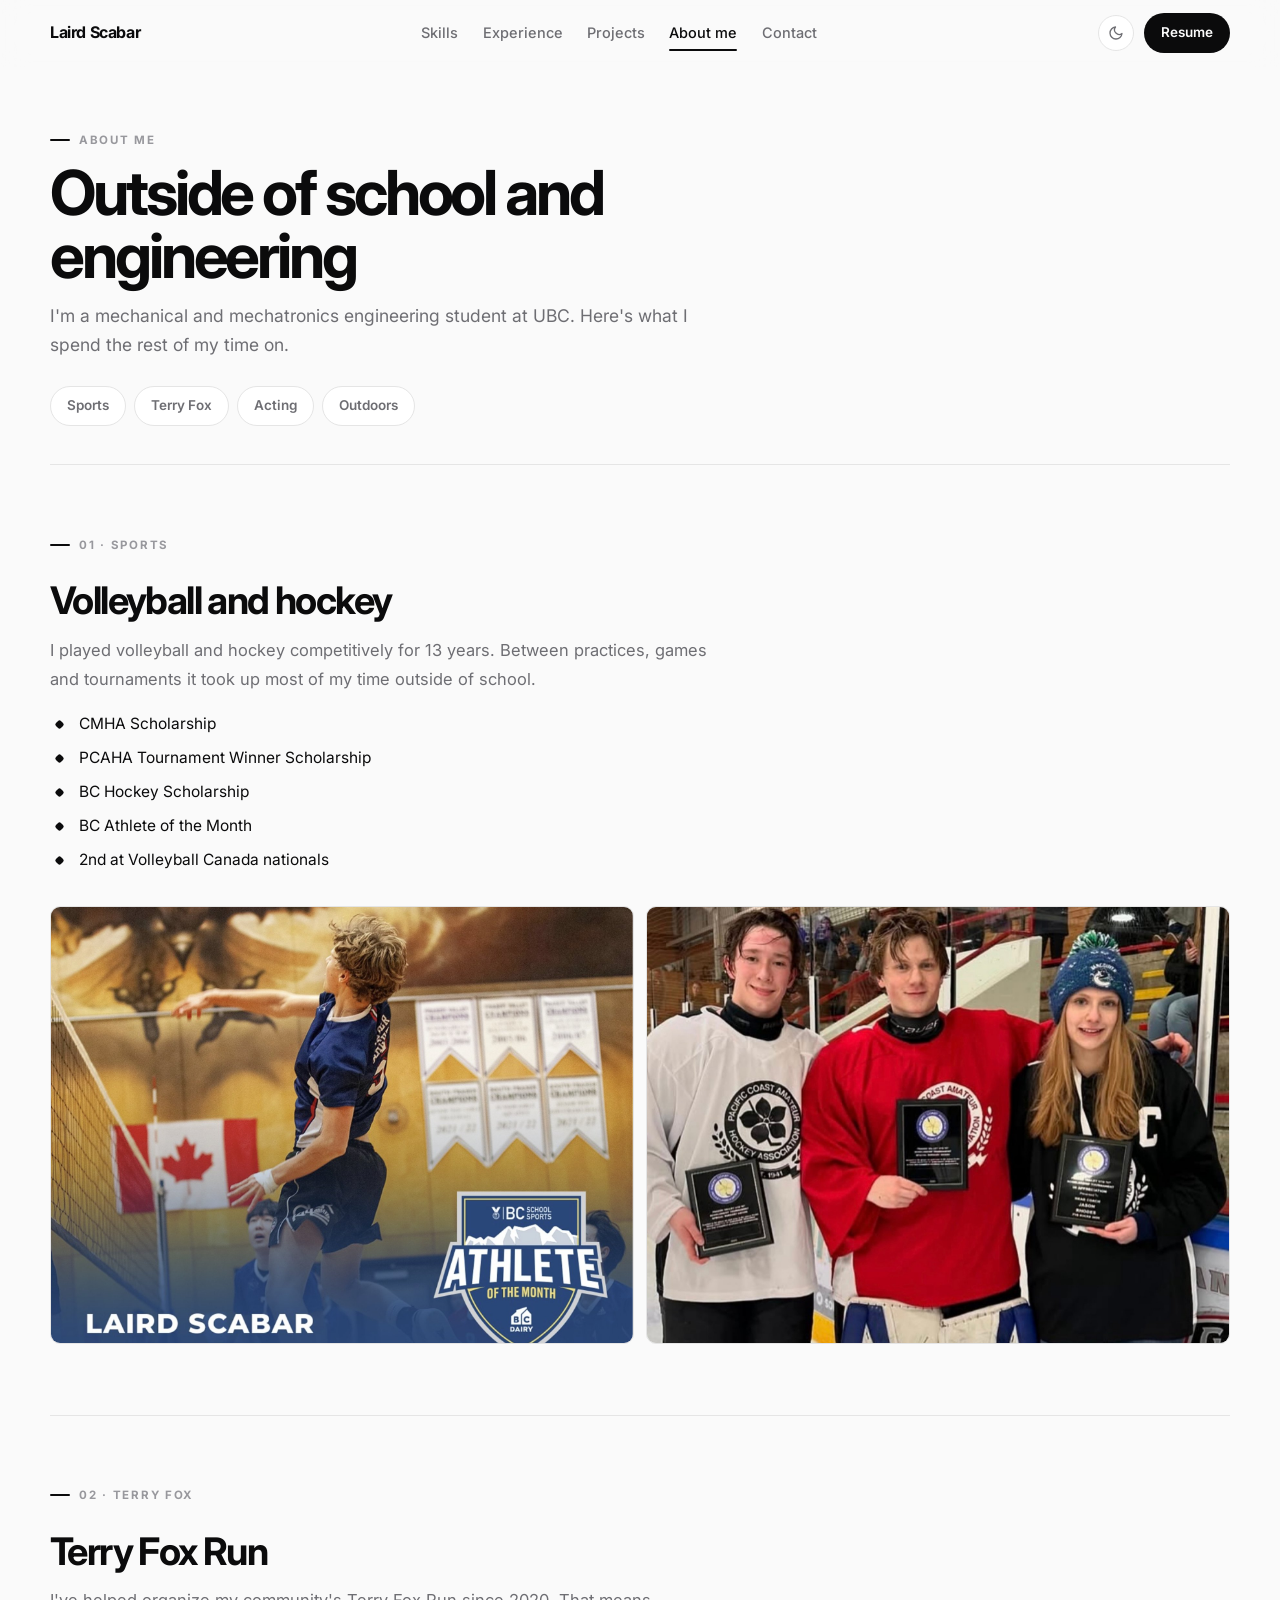
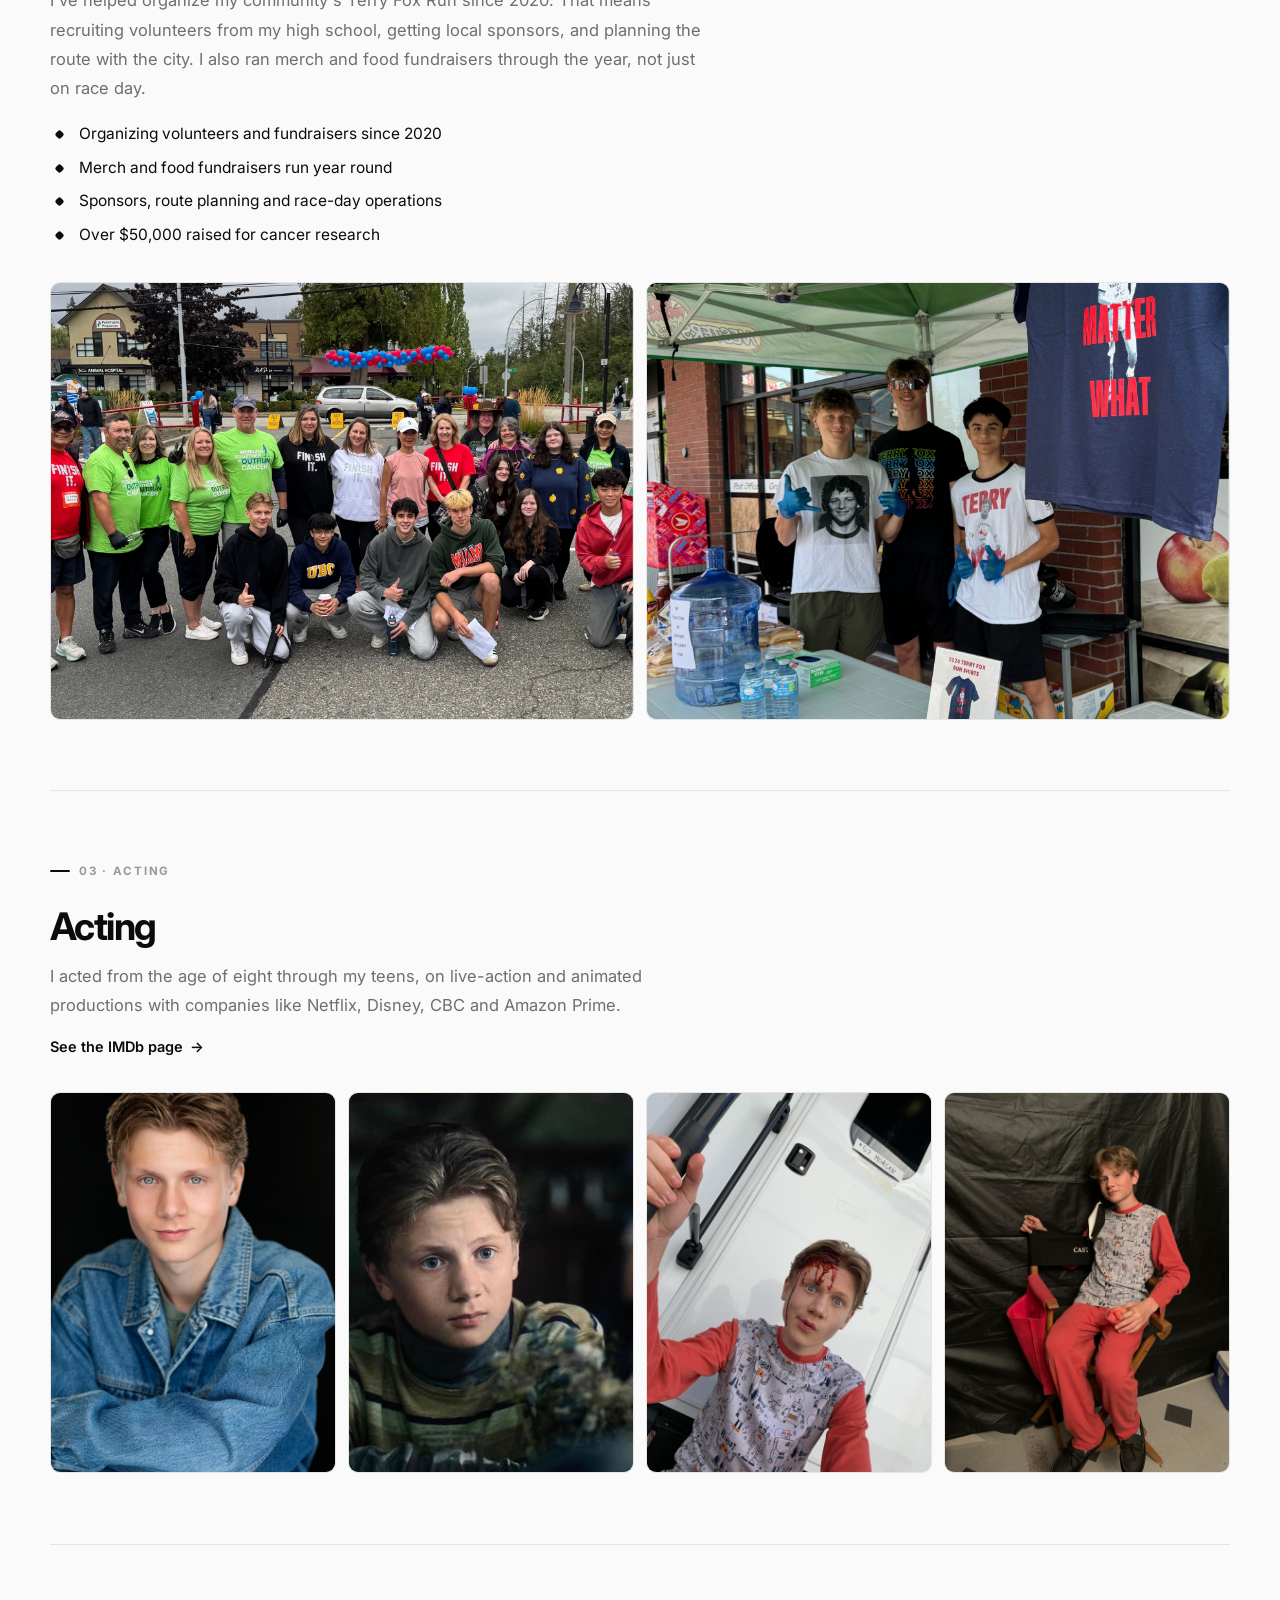
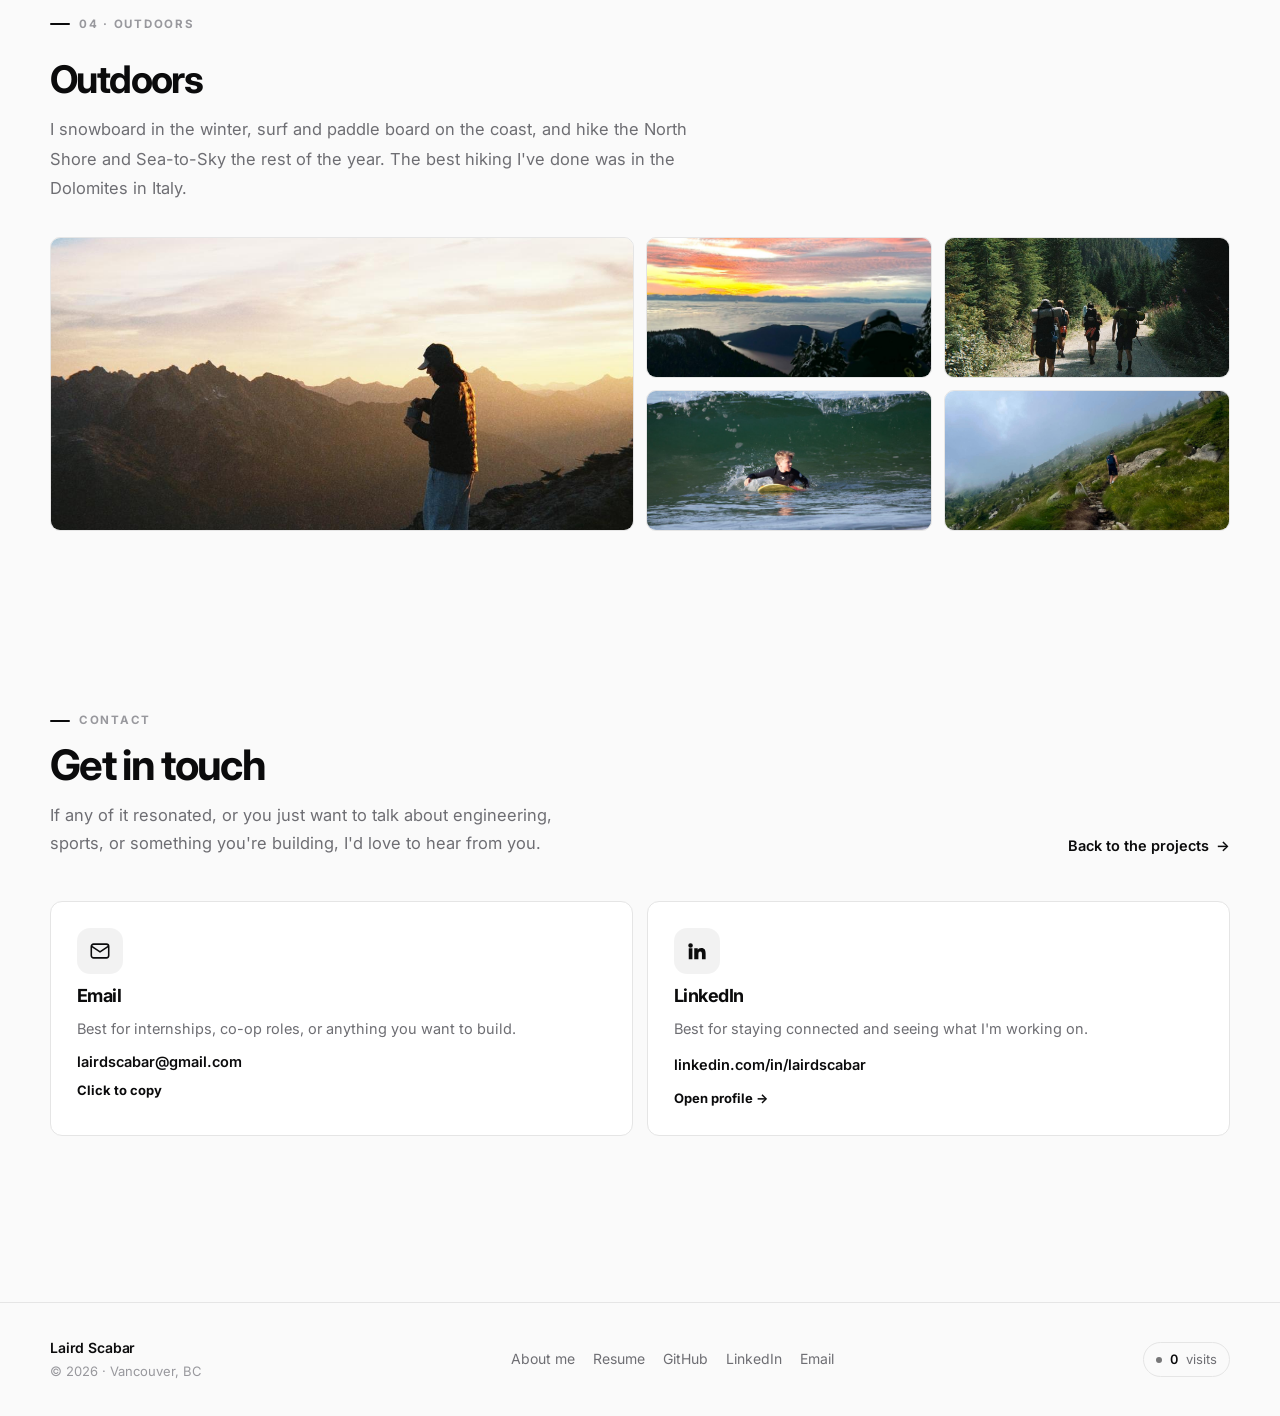
==== commit 7ac86a3e: "counter" ====
--- a/about.html
+++ b/about.html
@@ -235,14 +235,27 @@
 
     <footer class="site-footer">
       <div class="shell footer-inner">
-        <span>© 2026 Laird Scabar</span>
+        <div class="footer-brand">
+          <span class="footer-name">Laird Scabar</span>
+          <span class="footer-meta">&copy; 2026 &middot; Vancouver, BC</span>
+        </div>
+
         <nav class="footer-links">
-          <a href="index.html">Home</a>
+          <a href="about.html">About me</a>
           <a href="assets/Laird-Scabar-Resume.pdf" target="_blank" rel="noopener noreferrer">Resume</a>
           <a href="https://github.com/lairdo7" target="_blank" rel="noopener noreferrer">GitHub</a>
           <a href="https://linkedin.com/in/lairdscabar" target="_blank" rel="noopener noreferrer">LinkedIn</a>
           <a href="mailto:lairdscabar@gmail.com">Email</a>
         </nav>
+
+        <!-- Counter stays hidden until the endpoint answers, so it never shows a
+             made-up number. data-baseline is added to the live count. -->
+        <p class="visit-counter" id="visit-counter"
+           data-endpoint=""
+           data-baseline="112" hidden>
+          <span class="visit-dot" aria-hidden="true"></span>
+          <span class="visit-number">0</span> visits
+        </p>
       </div>
     </footer>
 
@@ -255,5 +268,8 @@
     </div>
 
     <script src="script.js"></script>
+    <!-- Cloudflare Web Analytics -->
+    <script type="module" src="https://static.cloudflareinsights.com/beacon.min.js" data-cf-beacon='{"token": "0a46e1d4943642d09e1269eb62a7f9d8"}'></script>
+    <!-- End Cloudflare Web Analytics -->
   </body>
 </html>
--- a/format1.css
+++ b/format1.css
@@ -1876,11 +1876,21 @@
     display: flex;
     align-items: center;
     justify-content: space-between;
-    gap: 18px;
+    gap: 20px 32px;
     flex-wrap: wrap;
     color: var(--faint);
     font-size: 14px;
 }
+
+.footer-brand { display: grid; gap: 2px; }
+
+.footer-name {
+    color: var(--text);
+    font-weight: 600;
+    letter-spacing: -0.01em;
+}
+
+.footer-meta { color: var(--faint); font-size: 13px; }
 
 .footer-links {
     display: flex;
@@ -1890,6 +1900,35 @@
 
 .footer-links a { color: var(--muted); }
 .footer-links a:hover { color: var(--text); }
+
+/* Visit counter */
+.visit-counter {
+    display: inline-flex;
+    align-items: center;
+    gap: 8px;
+    padding: 6px 12px;
+    border: 1px solid var(--line);
+    border-radius: var(--radius-pill);
+    color: var(--muted);
+    font-size: 13px;
+    font-variant-numeric: tabular-nums;
+    white-space: nowrap;
+}
+
+.visit-number { color: var(--text); font-weight: 600; }
+
+.visit-dot {
+    width: 6px;
+    height: 6px;
+    flex: 0 0 6px;
+    border-radius: 50%;
+    background: var(--text);
+    opacity: 0.55;
+}
+
+@media (max-width: 640px) {
+    .footer-inner { justify-content: flex-start; }
+}
 
 /* ==========================================================================
    Lightbox
